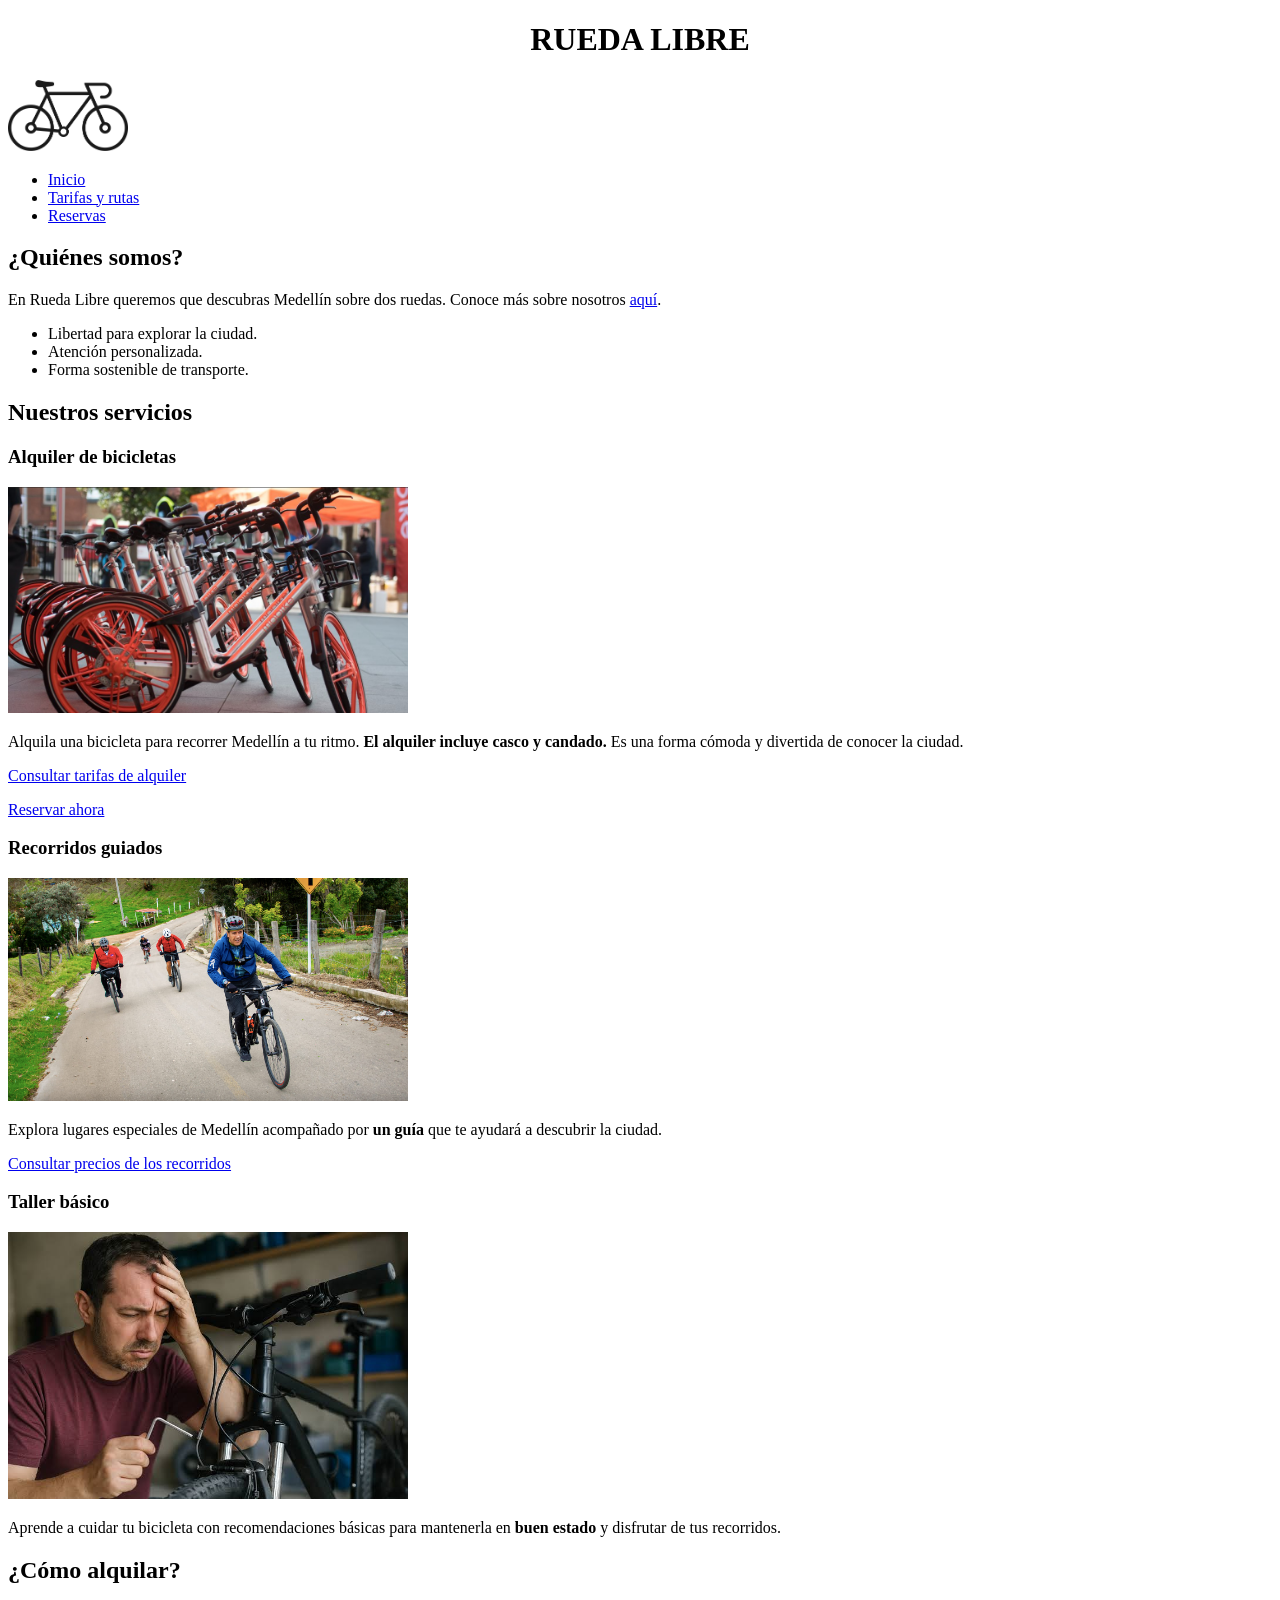
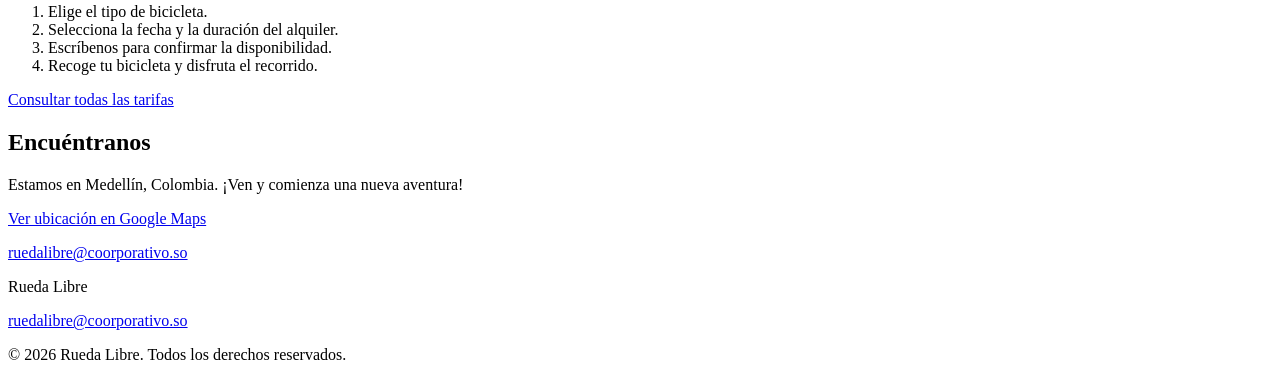
==== index.html @ 0307c9be "MiniReto_dia1" ====
<!DOCTYPE html>
<html lang="es">

<head>
    <meta charset="UTF-8">
    <meta name="viewport" content="width=device-width, initial-scale=1.0">

    <meta name="description" content="Alquiler de bicicletas, recorridos guiados y taller básico en Medellín.">

    <title>Rueda Libre | Alquiler de bicicletas en Medellín</title>
</head>

<body>
    <header>
        <center>
            <h1>RUEDA LIBRE</h1>
        </center>

        <img src="img/logo.png" alt="Logo de Rueda Libre" width="120">
    </header>

    <nav>
        <ul>
            <li><a href="index.html">Inicio</a></li>
            <li><a href="paginas/tarifas.html">Tarifas y rutas</a></li>
            <li><a href="paginas/reservas.html">Reservas</a></li>
        </ul>
    </nav>
    <main>

        <section id="quienes-somos">
            <h2>¿Quiénes somos?</h2>

            <p>
                En Rueda Libre queremos que descubras Medellín sobre dos ruedas.
                Conoce más sobre nosotros
                <a href="#aqui">aquí</a>.
            </p>

            <ul>
                <li>Libertad para explorar la ciudad.</li>
                <li>Atención personalizada.</li>
                <li>Forma sostenible de transporte.</li>
            </ul>
        </section>

        <section id="servicios">
            <h2>Nuestros servicios</h2>

            <article>
                <h3>Alquiler de bicicletas</h3>

                <img src="img/img1.png" alt="Bicicleta disponible para alquilar" width="400">

                <p>
                    Alquila una bicicleta para recorrer Medellín a tu ritmo.
                    <strong>El alquiler incluye casco y candado.</strong>
                    Es una forma cómoda y divertida de conocer la ciudad.
                </p>

                <p>
                    <a href="paginas/tarifas.html">
                        Consultar tarifas de alquiler
                    </a>
                </p>

                <p>
                    <a href="paginas/reservas.html">Reservar ahora</a>
                </p>
            </article>

            <article>
                <h3>Recorridos guiados</h3>

                <img src="img/img2.png" alt="Ruta para recorrer Medellín en bicicleta" width="400">

                <p>
                    Explora lugares especiales de Medellín acompañado por
                    <strong>un guía</strong> que te ayudará a descubrir la ciudad.
                </p>

                <p>
                    <a href="paginas/tarifas.html#recorridos">
                        Consultar precios de los recorridos
                    </a>
                </p>
            </article>

            <article>
                <h3>Taller básico</h3>

                <img src="img/img3.png" alt="Cuidado de tu bicicleta" width="400">

                <p>
                    Aprende a cuidar tu bicicleta con recomendaciones básicas
                    para mantenerla en <strong>buen estado</strong> y disfrutar
                    de tus recorridos.
                </p>
            </article>

        </section>

        <section id="como-alquilar">
            <h2>¿Cómo alquilar?</h2>

            <ol>
                <li>Elige el tipo de bicicleta.</li>
                <li>Selecciona la fecha y la duración del alquiler.</li>
                <li>Escríbenos para confirmar la disponibilidad.</li>
                <li>Recoge tu bicicleta y disfruta el recorrido.</li>
            </ol>

            <p>
                <a href="paginas/tarifas.html">
                    Consultar todas las tarifas
                </a>
            </p>
        </section>

        <section id="aqui">
            <h2>Encuéntranos</h2>

            <p>
                Estamos en Medellín, Colombia. ¡Ven y comienza una nueva aventura!
            </p>

            <p>
                <a href="https://maps.app.goo.gl/MTgv7HUEDnX6ExJ96">
                    Ver ubicación en Google Maps
                </a>
            </p>

            <p>
                <a href="mailto:ruedalibre@coorporativo.so">
                    ruedalibre@coorporativo.so
                </a>
            </p>
        </section>

    </main>

    <footer>
        <p>Rueda Libre</p>

        <p>
            <a href="mailto:ruedalibre@coorporativo.so">
                ruedalibre@coorporativo.so
            </a>
        </p>

        <p>&copy; 2026 Rueda Libre. Todos los derechos reservados.</p>
    </footer>

</body>

</html>
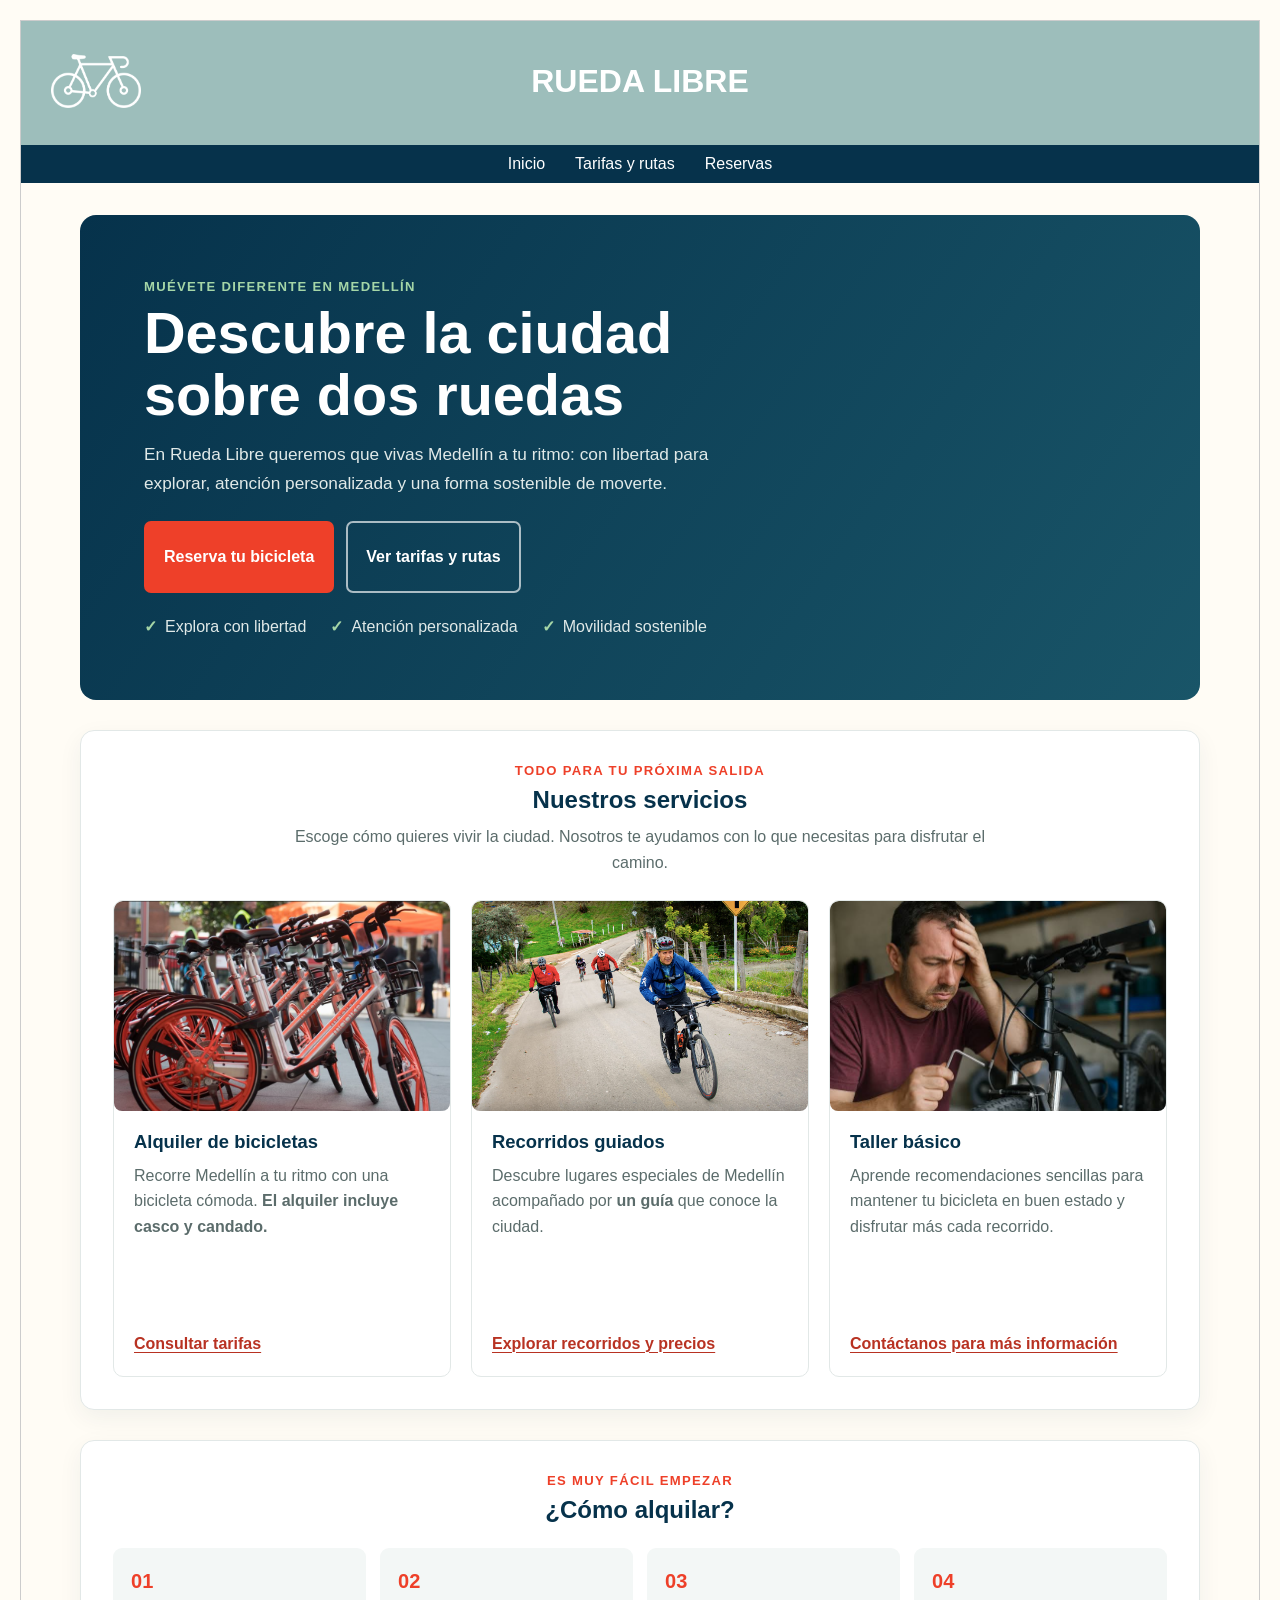
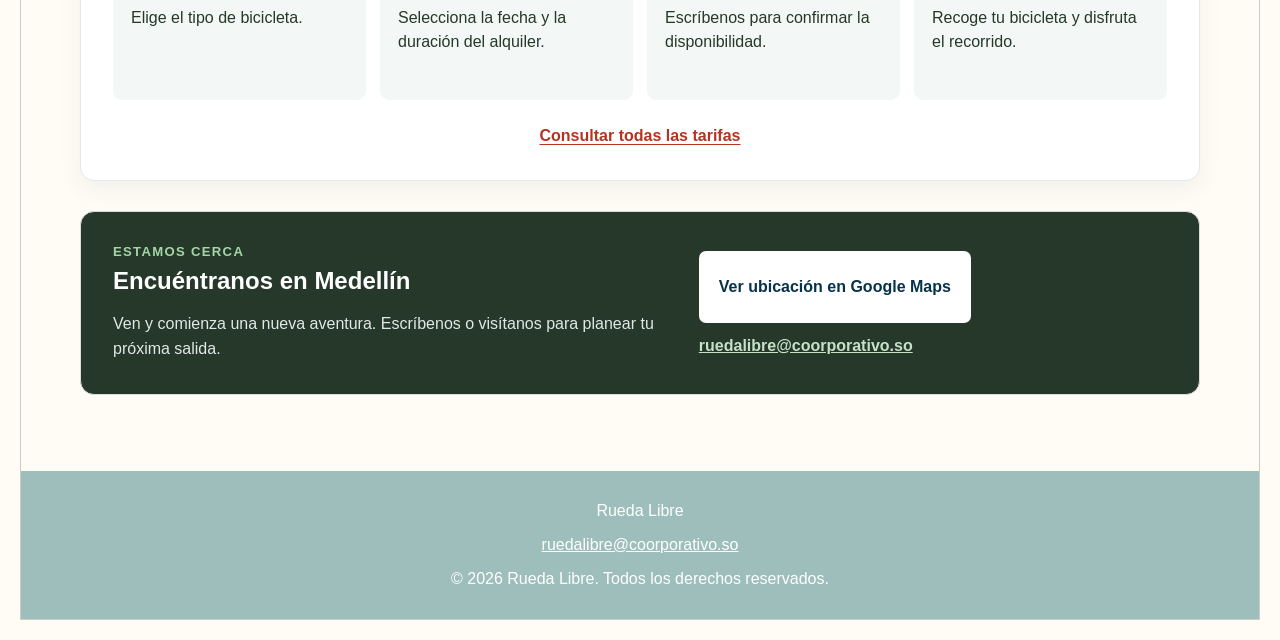
==== commit 334dd7d9: "rueda-libre_day3" ====
--- a/index.html
+++ b/index.html
@@ -8,15 +8,13 @@
     <meta name="description" content="Alquiler de bicicletas, recorridos guiados y taller básico en Medellín.">
 
     <title>Rueda Libre | Alquiler de bicicletas en Medellín</title>
+    <link rel="stylesheet" href="css/estilos.css">
 </head>
 
 <body>
-    <header>
-        <center>
-            <h1>RUEDA LIBRE</h1>
-        </center>
-
-        <img src="img/logo.png" alt="Logo de Rueda Libre" width="120">
+    <header class="head">
+        <img src="img/logo.png" alt="Logo de Rueda Libre" width="90">
+        <h1>RUEDA LIBRE</h1>
     </header>
 
     <nav>
@@ -26,117 +24,94 @@
             <li><a href="paginas/reservas.html">Reservas</a></li>
         </ul>
     </nav>
-    <main>
-
-        <section id="quienes-somos">
-            <h2>¿Quiénes somos?</h2>
-
-            <p>
-                En Rueda Libre queremos que descubras Medellín sobre dos ruedas.
-                Conoce más sobre nosotros
-                <a href="#aqui">aquí</a>.
-            </p>
-
-            <ul>
-                <li>Libertad para explorar la ciudad.</li>
-                <li>Atención personalizada.</li>
-                <li>Forma sostenible de transporte.</li>
-            </ul>
+    <main class="inicio-main">
+        <section class="inicio-hero" id="quienes-somos" aria-labelledby="inicio-titulo">
+            <div class="inicio-hero-content">
+                <p class="inicio-eyebrow">Muévete diferente en Medellín</p>
+                <h2 id="inicio-titulo">Descubre la ciudad sobre dos ruedas</h2>
+                <p>En Rueda Libre queremos que vivas Medellín a tu ritmo: con libertad para explorar, atención
+                    personalizada y una forma sostenible de moverte.</p>
+                <div class="inicio-actions">
+                    <a class="inicio-button inicio-button-primary" href="paginas/reservas.html">Reserva tu bicicleta</a>
+                    <a class="inicio-button inicio-button-secondary" href="paginas/tarifas.html">Ver tarifas y rutas</a>
+                </div>
+                <ul class="inicio-benefits">
+                    <li>Explora con libertad</li>
+                    <li>Atención personalizada</li>
+                    <li>Movilidad sostenible</li>
+                </ul>
+            </div>
         </section>
 
-        <section id="servicios">
-            <h2>Nuestros servicios</h2>
+        <section class="inicio-section" id="servicios" aria-labelledby="servicios-titulo">
+            <div class="inicio-section-heading">
+                <p class="inicio-eyebrow">Todo para tu próxima salida</p>
+                <h2 id="servicios-titulo">Nuestros servicios</h2>
+                <p>Escoge cómo quieres vivir la ciudad. Nosotros te ayudamos con lo que necesitas para disfrutar el
+                    camino.</p>
+            </div>
+            <div class="inicio-services">
+                <article class="inicio-service-card">
+                    <img src="img/img1.png" alt="Bicicleta disponible para alquilar" width="400" loading="lazy">
+                    <div class="inicio-service-content">
+                        <h3>Alquiler de bicicletas</h3>
+                        <p>Recorre Medellín a tu ritmo con una bicicleta cómoda. <strong>El alquiler incluye casco y
+                                candado.</strong></p>
+                        <a href="paginas/tarifas.html">Consultar tarifas</a>
+                    </div>
+                </article>
 
-            <article>
-                <h3>Alquiler de bicicletas</h3>
+                <article class="inicio-service-card">
+                    <img src="img/img2.png" alt="Ruta para recorrer Medellín en bicicleta" width="400" loading="lazy">
+                    <div class="inicio-service-content">
+                        <h3>Recorridos guiados</h3>
+                        <p>Descubre lugares especiales de Medellín acompañado por <strong>un guía</strong> que conoce la
+                            ciudad.</p>
+                        <a href="paginas/tarifas.html">Explorar recorridos y precios</a>
+                    </div>
+                </article>
 
-                <img src="img/img1.png" alt="Bicicleta disponible para alquilar" width="400">
-
-                <p>
-                    Alquila una bicicleta para recorrer Medellín a tu ritmo.
-                    <strong>El alquiler incluye casco y candado.</strong>
-                    Es una forma cómoda y divertida de conocer la ciudad.
-                </p>
-
-                <p>
-                    <a href="paginas/tarifas.html">
-                        Consultar tarifas de alquiler
-                    </a>
-                </p>
-
-                <p>
-                    <a href="paginas/reservas.html">Reservar ahora</a>
-                </p>
-            </article>
-
-            <article>
-                <h3>Recorridos guiados</h3>
-
-                <img src="img/img2.png" alt="Ruta para recorrer Medellín en bicicleta" width="400">
-
-                <p>
-                    Explora lugares especiales de Medellín acompañado por
-                    <strong>un guía</strong> que te ayudará a descubrir la ciudad.
-                </p>
-
-                <p>
-                    <a href="paginas/tarifas.html#recorridos">
-                        Consultar precios de los recorridos
-                    </a>
-                </p>
-            </article>
-
-            <article>
-                <h3>Taller básico</h3>
-
-                <img src="img/img3.png" alt="Cuidado de tu bicicleta" width="400">
-
-                <p>
-                    Aprende a cuidar tu bicicleta con recomendaciones básicas
-                    para mantenerla en <strong>buen estado</strong> y disfrutar
-                    de tus recorridos.
-                </p>
-            </article>
-
+                <article class="inicio-service-card">
+                    <img src="img/img3.png" alt="Cuidado y mantenimiento básico de una bicicleta" width="400"
+                        loading="lazy">
+                    <div class="inicio-service-content">
+                        <h3>Taller básico</h3>
+                        <p>Aprende recomendaciones sencillas para mantener tu bicicleta en buen estado y disfrutar más
+                            cada recorrido.</p>
+                        <a href="paginas/reservas.html">Contáctanos para más información</a>
+                    </div>
+                </article>
+            </div>
         </section>
 
-        <section id="como-alquilar">
-            <h2>¿Cómo alquilar?</h2>
-
-            <ol>
+        <section class="inicio-section inicio-howto" id="como-alquilar" aria-labelledby="como-alquilar-titulo">
+            <div class="inicio-section-heading">
+                <p class="inicio-eyebrow">Es muy fácil empezar</p>
+                <h2 id="como-alquilar-titulo">¿Cómo alquilar?</h2>
+            </div>
+            <ol class="inicio-steps">
                 <li>Elige el tipo de bicicleta.</li>
                 <li>Selecciona la fecha y la duración del alquiler.</li>
                 <li>Escríbenos para confirmar la disponibilidad.</li>
                 <li>Recoge tu bicicleta y disfruta el recorrido.</li>
             </ol>
-
-            <p>
-                <a href="paginas/tarifas.html">
-                    Consultar todas las tarifas
-                </a>
-            </p>
+            <a class="inicio-text-link" href="paginas/tarifas.html">Consultar todas las tarifas</a>
         </section>
 
-        <section id="aqui">
-            <h2>Encuéntranos</h2>
-
-            <p>
-                Estamos en Medellín, Colombia. ¡Ven y comienza una nueva aventura!
-            </p>
-
-            <p>
-                <a href="https://maps.app.goo.gl/MTgv7HUEDnX6ExJ96">
-                    Ver ubicación en Google Maps
-                </a>
-            </p>
-
-            <p>
-                <a href="mailto:ruedalibre@coorporativo.so">
+        <section class="inicio-contact" id="aqui" aria-labelledby="encuentranos-titulo">
+            <div>
+                <p class="inicio-eyebrow">Estamos cerca</p>
+                <h2 id="encuentranos-titulo">Encuéntranos en Medellín</h2>
+                <p>Ven y comienza una nueva aventura. Escríbenos o visítanos para planear tu próxima salida.</p>
+            </div>
+            <div class="inicio-contact-actions">
+                <a class="inicio-button inicio-button-light"
+                    href="https://maps.app.goo.gl/MTgv7HUEDnX6ExJ96">Ver ubicación en Google Maps</a>
+                <a class="inicio-contact-email" href="mailto:ruedalibre@coorporativo.so">
                     ruedalibre@coorporativo.so
                 </a>
-            </p>
+            </div>
         </section>
-
     </main>
 
     <footer>
@@ -153,4 +128,4 @@
 
 </body>
 
-</html>
+</html>
--- a/css/estilos.css
+++ b/css/estilos.css
@@ -0,0 +1,885 @@
+.head {
+    background-color: #9DBEBB;
+    color: white;
+    display: flex;
+    align-items: center;
+    justify-content: center;
+    padding: 15px 30px;
+    position: relative;
+    min-height: 90px;
+    border-bottom: 4px solid #9DBEBB;
+}
+
+.head a {
+    position: absolute;
+    left: 30px;
+    top: 50%;
+    transform: translateY(-50%);
+    line-height: 0;
+}
+
+.head > img {
+    position: absolute;
+    left: 30px;
+}
+
+.head img {
+    width: 90px;
+    height: auto;
+    filter: brightness(0) invert(1);
+}
+
+.head h1 {
+    margin: 0;
+}
+
+body {
+    font-family: Arial, sans-serif;
+    margin: 20px;
+    background-color: #fffcf5;
+    border: 1px solid #cccccc;
+    color: #333333;
+}
+
+nav {
+    background-color: #06324b;
+    padding: 10px;
+}
+
+nav ul {
+    list-style: none;
+    display: flex;
+    justify-content: center;
+    gap: 30px;
+    margin: 0;
+    padding: 0;
+}
+
+nav a {
+    color: white;
+    text-decoration: none;
+}
+
+nav a:hover {
+    color: #9DBEBB;
+}
+
+main {
+    padding: 20px;
+}
+
+section {
+    background-color: white;
+    padding: 20px;
+    margin-bottom: 20px;
+    border: 1px solid #dddddd;
+    border-radius: 8px;
+}
+
+h2 {
+    color: #ee4029;
+}
+
+h3 {
+    color: #5b6c6b;
+}
+
+a {
+    color: #ee4029;
+}
+
+a:hover {
+    color: #9DBEBB;
+}
+
+article img {
+    max-width: 100%;
+    height: auto;
+    border-radius: 8px;
+}
+
+footer {
+    background-color: #9DBEBB;
+    color: white;
+    text-align: center;
+    padding: 15px;
+}
+
+footer a {
+    color: #ffffff;
+}
+
+footer a:hover {
+    color: #06324b;
+}
+
+.reservas-main {
+    max-width: 1000px;
+    margin: 0 auto;
+    padding: 42px 24px 56px;
+}
+
+.reservas-heading {
+    max-width: 680px;
+    margin: 0 auto 28px;
+    text-align: center;
+}
+
+.reservas-heading h1 {
+    margin: 6px 0 12px;
+    color: #06324b;
+    font-size: clamp(2rem, 5vw, 3rem);
+}
+
+.reservas-heading > p:last-child {
+    margin: 0;
+    color: #5b6c6b;
+    line-height: 1.6;
+}
+
+.reservas-eyebrow {
+    margin: 0;
+    color: #ee4029;
+    font-size: 0.85rem;
+    font-weight: 700;
+    letter-spacing: 0.1em;
+    text-transform: uppercase;
+}
+
+.reserva-card,
+.reserva-info-card {
+    background: #fff;
+    border: 1px solid #e2e8e7;
+    border-radius: 14px;
+    box-shadow: 0 8px 24px rgb(6 50 75 / 8%);
+}
+
+.reserva-card {
+    max-width: 760px;
+    margin: 0 auto 24px;
+    padding: 30px;
+}
+
+.reserva-card h2,
+.reserva-info-card h2 {
+    margin: 0 0 8px;
+    color: #06324b;
+}
+
+.reserva-intro {
+    margin: 0 0 24px;
+    color: #5b6c6b;
+}
+
+.reserva-form fieldset {
+    min-width: 0;
+    margin: 0;
+    padding: 0;
+    border: 0;
+}
+
+.reserva-form legend {
+    margin-bottom: 16px;
+    color: #26382a;
+    font-size: 1.1rem;
+    font-weight: 700;
+}
+
+.reserva-fields {
+    display: grid;
+    grid-template-columns: repeat(2, minmax(0, 1fr));
+    gap: 18px;
+}
+
+.reserva-field {
+    display: flex;
+    flex-direction: column;
+    gap: 7px;
+}
+
+.reserva-field-full {
+    grid-column: 1 / -1;
+}
+
+.reserva-field label {
+    color: #26382a;
+    font-size: 0.95rem;
+    font-weight: 700;
+}
+
+.reserva-field label span {
+    color: #ee4029;
+}
+
+.reserva-field input,
+.reserva-field select,
+.reserva-field textarea {
+    box-sizing: border-box;
+    width: 100%;
+    min-height: 46px;
+    padding: 11px 12px;
+    border: 1px solid #bdccca;
+    border-radius: 7px;
+    background: #fff;
+    color: #26382a;
+    font: inherit;
+}
+
+.reserva-field textarea {
+    min-height: 110px;
+    resize: vertical;
+}
+
+.reserva-field input:focus,
+.reserva-field select:focus,
+.reserva-field textarea:focus {
+    border-color: #06324b;
+    outline: 3px solid rgb(157 190 187 / 45%);
+}
+
+.reserva-required {
+    margin: 16px 0;
+    color: #5b6c6b;
+    font-size: 0.9rem;
+}
+
+.reserva-form button {
+    min-height: 48px;
+    padding: 12px 22px;
+    border: 0;
+    border-radius: 7px;
+    background: #ee4029;
+    color: #fff;
+    cursor: pointer;
+    font: inherit;
+    font-weight: 700;
+    transition: background-color 0.2s ease, transform 0.2s ease;
+}
+
+.reserva-form button:hover {
+    background: #c93220;
+    transform: translateY(-1px);
+}
+
+.reserva-form button:focus-visible {
+    outline: 3px solid #06324b;
+    outline-offset: 3px;
+}
+
+.reservas-info {
+    display: grid;
+    grid-template-columns: repeat(2, minmax(0, 1fr));
+    gap: 24px;
+}
+
+.reserva-info-card {
+    padding: 24px;
+}
+
+.reserva-info-card dl {
+    display: grid;
+    gap: 16px;
+    margin: 18px 0 0;
+}
+
+.reserva-info-card dt {
+    color: #26382a;
+    font-weight: 700;
+}
+
+.reserva-info-card dd {
+    margin: 4px 0 0;
+    color: #5b6c6b;
+}
+
+.reserva-info-card p {
+    color: #5b6c6b;
+    line-height: 1.6;
+}
+
+.reserva-info-card a {
+    font-weight: 700;
+    overflow-wrap: anywhere;
+}
+
+@media (max-width: 600px) {
+    .reservas-main {
+        padding: 30px 16px 40px;
+    }
+
+    .reserva-card {
+        padding: 22px 18px;
+    }
+
+    .reserva-fields,
+    .reservas-info {
+        grid-template-columns: 1fr;
+    }
+
+    .reserva-field-full {
+        grid-column: auto;
+    }
+
+    .reserva-form button {
+        width: 100%;
+    }
+}
+
+.tarifas-main {
+    max-width: 1100px;
+    margin: 0 auto;
+    padding: 42px 24px 56px;
+}
+
+.tarifas-heading {
+    max-width: 700px;
+    margin: 0 auto 32px;
+    text-align: center;
+}
+
+.tarifas-heading h1 {
+    margin: 6px 0 12px;
+    color: #06324b;
+    font-size: clamp(2rem, 5vw, 3rem);
+}
+
+.tarifas-heading > p:last-child,
+.tarifas-section-heading > p {
+    color: #5b6c6b;
+    line-height: 1.6;
+}
+
+.tarifas-heading > p:last-child {
+    margin: 0;
+}
+
+.tarifas-eyebrow {
+    margin: 0;
+    color: #ee4029;
+    font-size: 0.82rem;
+    font-weight: 700;
+    letter-spacing: 0.1em;
+    text-transform: uppercase;
+}
+
+.tarifas-card {
+    margin-bottom: 24px;
+    padding: 28px;
+    border: 1px solid #e2e8e7;
+    border-radius: 14px;
+    background: #fff;
+    box-shadow: 0 8px 24px rgb(6 50 75 / 8%);
+}
+
+.tarifas-section-heading {
+    display: flex;
+    align-items: end;
+    justify-content: space-between;
+    gap: 20px;
+    margin-bottom: 18px;
+}
+
+.tarifas-section-heading h2,
+.tarifas-extra h2 {
+    margin: 6px 0 0;
+    color: #06324b;
+}
+
+.tarifas-section-heading > p {
+    margin: 0 0 3px;
+    text-align: right;
+}
+
+.tarifas-table-wrap {
+    overflow-x: auto;
+    border: 1px solid #e2e8e7;
+    border-radius: 9px;
+}
+
+.tarifas-table {
+    width: 100%;
+    border-collapse: collapse;
+    text-align: left;
+}
+
+.tarifas-table caption {
+    padding: 12px 14px;
+    background: #f3f7f6;
+    color: #5b6c6b;
+    font-size: 0.9rem;
+    text-align: left;
+}
+
+.tarifas-table th,
+.tarifas-table td {
+    padding: 14px 16px;
+    border-top: 1px solid #e2e8e7;
+    white-space: nowrap;
+}
+
+.tarifas-table thead th {
+    background: #06324b;
+    color: #fff;
+    font-size: 0.9rem;
+}
+
+.tarifas-table tbody th {
+    color: #26382a;
+    font-weight: 700;
+}
+
+.tarifas-table tbody tr:nth-child(even) {
+    background: #f8faf9;
+}
+
+.tarifas-price {
+    color: #06324b;
+    font-weight: 700;
+}
+
+.nivel-badge {
+    display: inline-block;
+    padding: 5px 10px;
+    border-radius: 999px;
+    font-size: 0.85rem;
+    font-weight: 700;
+}
+
+.nivel-facil {
+    background: #e4f3e8;
+    color: #27643a;
+}
+
+.nivel-medio {
+    background: #fff2d5;
+    color: #77520a;
+}
+
+.nivel-dificil {
+    background: #fde7e3;
+    color: #a93223;
+}
+
+.tarifas-extra {
+    display: grid;
+    grid-template-columns: 1fr 1fr;
+    gap: 24px;
+    padding: 28px;
+    border-radius: 14px;
+    background: #06324b;
+    color: #fff;
+}
+
+.tarifas-extra h2,
+.tarifas-que-llevar h3 {
+    color: #fff;
+}
+
+.tarifas-extra > div > p:last-child {
+    color: #e0e9e8;
+    line-height: 1.6;
+}
+
+.tarifas-extra .tarifas-eyebrow {
+    color: #a5d6a7;
+}
+
+.tarifas-que-llevar {
+    padding-left: 24px;
+    border-left: 1px solid rgb(255 255 255 / 25%);
+}
+
+.tarifas-que-llevar h3 {
+    margin-top: 0;
+}
+
+.tarifas-que-llevar ul {
+    display: grid;
+    grid-template-columns: repeat(2, minmax(0, 1fr));
+    gap: 10px 20px;
+    margin-bottom: 0;
+    padding-left: 20px;
+    color: #e0e9e8;
+}
+
+@media (max-width: 700px) {
+    .tarifas-main {
+        padding: 30px 16px 40px;
+    }
+
+    .tarifas-card,
+    .tarifas-extra {
+        padding: 22px 18px;
+    }
+
+    .tarifas-section-heading {
+        align-items: flex-start;
+        flex-direction: column;
+        gap: 8px;
+    }
+
+    .tarifas-section-heading > p {
+        text-align: left;
+    }
+
+    .tarifas-extra {
+        grid-template-columns: 1fr;
+        gap: 18px;
+    }
+
+    .tarifas-que-llevar {
+        padding: 18px 0 0;
+        border-top: 1px solid rgb(255 255 255 / 25%);
+        border-left: 0;
+    }
+}
+
+@media (max-width: 420px) {
+    .tarifas-que-llevar ul {
+        grid-template-columns: 1fr;
+    }
+}
+
+.inicio-main {
+    max-width: 1120px;
+    margin: 0 auto;
+    padding: 32px 24px 56px;
+}
+
+.inicio-hero {
+    display: flex;
+    align-items: center;
+    min-height: 350px;
+    padding: clamp(28px, 6vw, 64px);
+    border: 0;
+    border-radius: 16px;
+    background: linear-gradient(125deg, #06324b, #195568);
+    color: #fff;
+}
+
+.inicio-hero-content {
+    max-width: 720px;
+}
+
+.inicio-eyebrow {
+    margin: 0 0 8px;
+    color: #ee4029;
+    font-size: 0.82rem;
+    font-weight: 700;
+    letter-spacing: 0.1em;
+    text-transform: uppercase;
+}
+
+.inicio-hero .inicio-eyebrow {
+    color: #a5d6a7;
+}
+
+.inicio-hero h2 {
+    max-width: 650px;
+    margin: 0 0 14px;
+    color: #fff;
+    font-size: clamp(2.2rem, 6vw, 3.6rem);
+    line-height: 1.08;
+}
+
+.inicio-hero-content > p:not(.inicio-eyebrow) {
+    max-width: 620px;
+    margin: 0;
+    color: #e0e9e8;
+    font-size: 1.08rem;
+    line-height: 1.65;
+}
+
+.inicio-actions {
+    display: flex;
+    flex-wrap: wrap;
+    gap: 12px;
+    margin-top: 24px;
+}
+
+.inicio-button {
+    display: inline-flex;
+    min-height: 46px;
+    align-items: center;
+    justify-content: center;
+    padding: 11px 18px;
+    border: 2px solid transparent;
+    border-radius: 7px;
+    font-weight: 700;
+    text-align: center;
+    text-decoration: none;
+    transition: background-color 0.2s ease, color 0.2s ease, transform 0.2s ease;
+}
+
+.inicio-button:hover {
+    transform: translateY(-1px);
+}
+
+.inicio-button:focus-visible,
+.inicio-contact-email:focus-visible,
+.inicio-service-content a:focus-visible,
+.inicio-text-link:focus-visible {
+    outline: 3px solid #9dbebb;
+    outline-offset: 3px;
+}
+
+.inicio-button-primary {
+    background: #ee4029;
+    color: #fff;
+}
+
+.inicio-button-primary:hover {
+    background: #c93220;
+    color: #fff;
+}
+
+.inicio-button-secondary {
+    border-color: rgb(255 255 255 / 65%);
+    background: transparent;
+    color: #fff;
+}
+
+.inicio-button-secondary:hover {
+    background: #fff;
+    color: #06324b;
+}
+
+.inicio-benefits {
+    display: flex;
+    flex-wrap: wrap;
+    gap: 10px 24px;
+    margin: 24px 0 0;
+    padding: 0;
+    color: #e0e9e8;
+    list-style: none;
+}
+
+.inicio-benefits li::before {
+    margin-right: 8px;
+    color: #a5d6a7;
+    content: "✓";
+    font-weight: 700;
+}
+
+.inicio-section {
+    margin-top: 30px;
+    padding: 32px;
+    border: 1px solid #e2e8e7;
+    border-radius: 14px;
+    background: #fff;
+    box-shadow: 0 8px 24px rgb(6 50 75 / 6%);
+}
+
+.inicio-section-heading {
+    max-width: 700px;
+    margin: 0 auto 24px;
+    text-align: center;
+}
+
+.inicio-section-heading h2,
+.inicio-contact h2 {
+    margin: 4px 0 10px;
+    color: #06324b;
+}
+
+.inicio-section-heading > p:last-child {
+    margin: 0;
+    color: #5b6c6b;
+    line-height: 1.6;
+}
+
+.inicio-services {
+    display: grid;
+    grid-template-columns: repeat(3, minmax(0, 1fr));
+    gap: 20px;
+}
+
+.inicio-service-card {
+    overflow: hidden;
+    border: 1px solid #e2e8e7;
+    border-radius: 10px;
+    background: #fff;
+}
+
+.inicio-service-card img {
+    display: block;
+    width: 100%;
+    height: 210px;
+    object-fit: cover;
+}
+
+.inicio-service-content {
+    display: flex;
+    min-height: 225px;
+    flex-direction: column;
+    align-items: flex-start;
+    padding: 20px;
+}
+
+.inicio-service-content h3 {
+    margin: 0 0 10px;
+    color: #06324b;
+    font-size: 1.15rem;
+}
+
+.inicio-service-content p {
+    margin: 0 0 18px;
+    color: #5b6c6b;
+    line-height: 1.6;
+}
+
+.inicio-service-content a,
+.inicio-text-link {
+    margin-top: auto;
+    color: #b83222;
+    font-weight: 700;
+    line-height: 1.5;
+    text-decoration-thickness: 1px;
+    text-underline-offset: 3px;
+}
+
+.inicio-service-content a:hover,
+.inicio-text-link:hover {
+    color: #06324b;
+}
+
+.inicio-howto {
+    text-align: center;
+}
+
+.inicio-steps {
+    display: grid;
+    grid-template-columns: repeat(4, minmax(0, 1fr));
+    gap: 14px;
+    margin: 24px 0;
+    padding: 0;
+    counter-reset: pasos;
+    list-style: none;
+    text-align: left;
+}
+
+.inicio-steps li {
+    min-height: 116px;
+    padding: 18px;
+    border-radius: 9px;
+    background: #f3f7f6;
+    color: #26382a;
+    line-height: 1.5;
+    counter-increment: pasos;
+}
+
+.inicio-steps li::before {
+    display: block;
+    margin-bottom: 10px;
+    color: #ee4029;
+    content: "0" counter(pasos);
+    font-size: 1.25rem;
+    font-weight: 700;
+}
+
+.inicio-text-link {
+    display: inline-block;
+    margin-top: 0;
+}
+
+.inicio-contact {
+    display: grid;
+    grid-template-columns: 1.2fr 1fr;
+    align-items: center;
+    gap: 24px;
+    margin-top: 30px;
+    padding: 32px;
+    border-radius: 14px;
+    background: #26382a;
+    color: #fff;
+}
+
+.inicio-contact .inicio-eyebrow {
+    color: #a5d6a7;
+}
+
+.inicio-contact h2 {
+    color: #fff;
+}
+
+.inicio-contact > div:first-child > p:last-child {
+    margin-bottom: 0;
+    color: #e0e9e8;
+    line-height: 1.6;
+}
+
+.inicio-contact-actions {
+    display: flex;
+    flex-direction: column;
+    align-items: flex-start;
+    gap: 14px;
+}
+
+.inicio-button-light {
+    background: #fff;
+    color: #06324b;
+}
+
+.inicio-button-light:hover {
+    background: #e0e9e8;
+    color: #06324b;
+}
+
+.inicio-contact-email {
+    color: #c5e2c7;
+    font-weight: 700;
+    overflow-wrap: anywhere;
+}
+
+@media (max-width: 850px) {
+    .inicio-services {
+        grid-template-columns: repeat(2, minmax(0, 1fr));
+    }
+
+    .inicio-service-content {
+        min-height: 200px;
+    }
+
+    .inicio-steps {
+        grid-template-columns: repeat(2, minmax(0, 1fr));
+    }
+}
+
+@media (max-width: 600px) {
+    .inicio-main {
+        padding: 24px 16px 40px;
+    }
+
+    .inicio-hero {
+        min-height: 0;
+        padding: 28px 22px;
+    }
+
+    .inicio-benefits {
+        flex-direction: column;
+        gap: 8px;
+    }
+
+    .inicio-section,
+    .inicio-contact {
+        padding: 24px 18px;
+    }
+
+    .inicio-services,
+    .inicio-steps,
+    .inicio-contact {
+        grid-template-columns: 1fr;
+    }
+
+    .inicio-service-content {
+        min-height: 0;
+    }
+
+    .inicio-service-content a {
+        margin-top: 0;
+    }
+
+    .inicio-contact-actions {
+        align-items: stretch;
+    }
+}
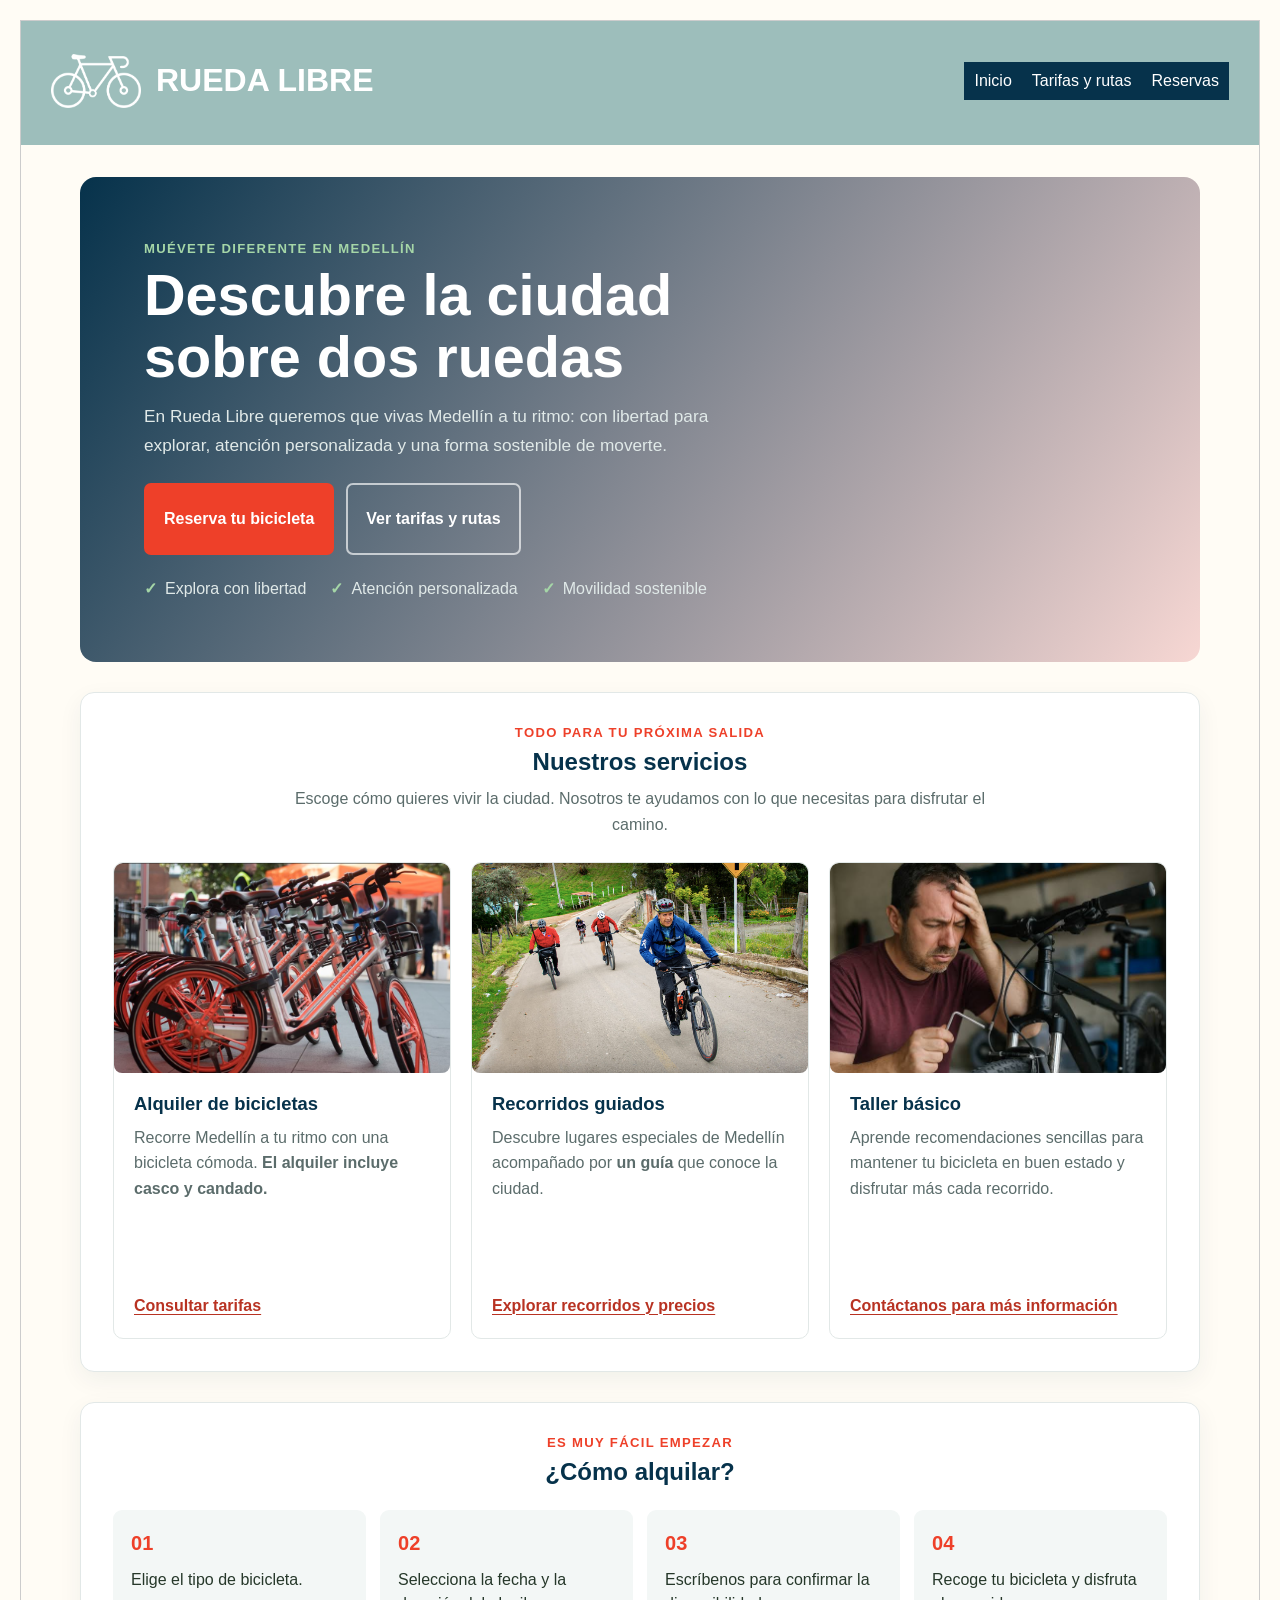
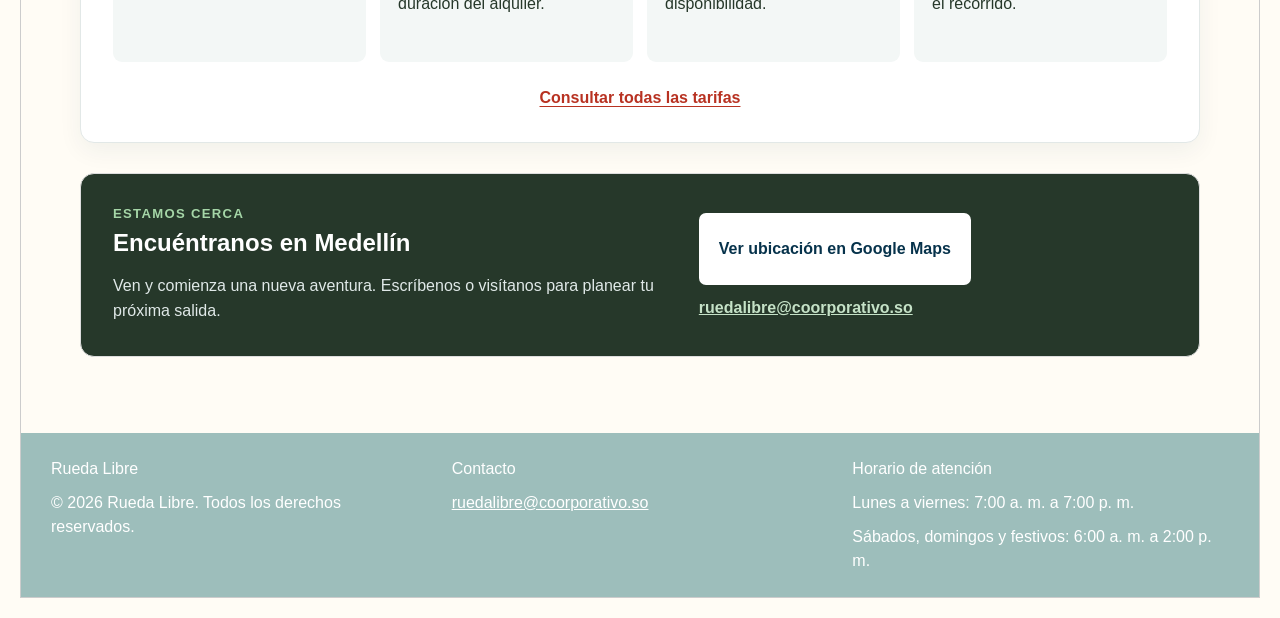
==== commit 6d925726: "Semana2_Day1" ====
--- a/index.html
+++ b/index.html
@@ -12,18 +12,22 @@
 </head>
 
 <body>
+
     <header class="head">
-        <img src="img/logo.png" alt="Logo de Rueda Libre" width="90">
-        <h1>RUEDA LIBRE</h1>
+        <div class="head-marca">
+            <img src="img/logo.png" alt="Logo de Rueda Libre" width="90">
+            <h1>RUEDA LIBRE</h1>
+        </div>
+
+        <nav>
+            <ul>
+                <li><a href="index.html">Inicio</a></li>
+                <li><a href="paginas/tarifas.html">Tarifas y rutas</a></li>
+                <li><a href="paginas/reservas.html">Reservas</a></li>
+            </ul>
+        </nav>
     </header>
 
-    <nav>
-        <ul>
-            <li><a href="index.html">Inicio</a></li>
-            <li><a href="paginas/tarifas.html">Tarifas y rutas</a></li>
-            <li><a href="paginas/reservas.html">Reservas</a></li>
-        </ul>
-    </nav>
     <main class="inicio-main">
         <section class="inicio-hero" id="quienes-somos" aria-labelledby="inicio-titulo">
             <div class="inicio-hero-content">
@@ -105,8 +109,8 @@
                 <p>Ven y comienza una nueva aventura. Escríbenos o visítanos para planear tu próxima salida.</p>
             </div>
             <div class="inicio-contact-actions">
-                <a class="inicio-button inicio-button-light"
-                    href="https://maps.app.goo.gl/MTgv7HUEDnX6ExJ96">Ver ubicación en Google Maps</a>
+                <a class="inicio-button inicio-button-light" href="https://maps.app.goo.gl/MTgv7HUEDnX6ExJ96">Ver
+                    ubicación en Google Maps</a>
                 <a class="inicio-contact-email" href="mailto:ruedalibre@coorporativo.so">
                     ruedalibre@coorporativo.so
                 </a>
@@ -114,17 +118,29 @@
         </section>
     </main>
 
+
     <footer>
-        <p>Rueda Libre</p>
+        <div class="footer-marca">
+            <p>Rueda Libre</p>
+            <p>&copy; 2026 Rueda Libre. Todos los derechos reservados.</p>
+        </div>
 
-        <p>
-            <a href="mailto:ruedalibre@coorporativo.so">
-                ruedalibre@coorporativo.so
-            </a>
-        </p>
+        <div class="footer-contacto">
+            <p>Contacto</p>
+            <p>
+                <a href="mailto:ruedalibre@coorporativo.so">
+                    ruedalibre@coorporativo.so
+                </a>
+            </p>
+        </div>
 
-        <p>&copy; 2026 Rueda Libre. Todos los derechos reservados.</p>
+        <div class="footer-horario">
+            <p>Horario de atención</p>
+            <p>Lunes a viernes: 7:00 a. m. a 7:00 p. m.</p>
+            <p>Sábados, domingos y festivos: 6:00 a. m. a 2:00 p. m.</p>
+        </div>
     </footer>
+
 
 </body>
 
--- a/css/estilos.css
+++ b/css/estilos.css
@@ -2,28 +2,28 @@
     background-color: #9DBEBB;
     color: white;
     display: flex;
+    flex-direction: row;
+    justify-content: space-between;
     align-items: center;
-    justify-content: center;
+    flex-wrap: wrap;
+    gap: 20px;
     padding: 15px 30px;
-    position: relative;
     min-height: 90px;
     border-bottom: 4px solid #9DBEBB;
 }
 
-.head a {
-    position: absolute;
-    left: 30px;
-    top: 50%;
-    transform: translateY(-50%);
+.head-marca {
+    display: flex;
+    align-items: center;
+    gap: 15px;
+}
+
+.head-marca a {
     line-height: 0;
 }
 
-.head > img {
-    position: absolute;
-    left: 30px;
-}
-
 .head img {
+    display: block;
     width: 90px;
     height: auto;
     filter: brightness(0) invert(1);
@@ -32,6 +32,7 @@
 .head h1 {
     margin: 0;
 }
+
 
 body {
     font-family: Arial, sans-serif;
@@ -44,13 +45,18 @@
 nav {
     background-color: #06324b;
     padding: 10px;
+    flex: 0 1 auto;
+    min-width: 0;
 }
 
 nav ul {
     list-style: none;
     display: flex;
+    flex-direction: row;
     justify-content: center;
-    gap: 30px;
+    align-items: center;
+    flex-wrap: wrap;
+    gap: 20px;
     margin: 0;
     padding: 0;
 }
@@ -101,12 +107,32 @@
 footer {
     background-color: #9DBEBB;
     color: white;
-    text-align: center;
-    padding: 15px;
+    display: flex;
+    flex-direction: row;
+    justify-content: space-between;
+    align-items: flex-start;
+    flex-wrap: wrap;
+    gap: 24px;
+    padding: 24px 30px;
+}
+
+footer > div {
+    flex: 1 1 200px;
+    min-width: 0;
+}
+
+footer p {
+    margin: 0 0 10px;
+    line-height: 1.5;
+}
+
+footer p:last-child {
+    margin-bottom: 0;
 }
 
 footer a {
-    color: #ffffff;
+    color: white;
+    overflow-wrap: anywhere;
 }
 
 footer a:hover {
@@ -178,6 +204,10 @@
     border: 0;
 }
 
+.reserva-form fieldset + fieldset {
+    margin-top: 24px;
+}
+
 .reserva-form legend {
     margin-bottom: 16px;
     color: #26382a;
@@ -211,7 +241,7 @@
     color: #ee4029;
 }
 
-.reserva-field input,
+.reserva-field input:not([type="checkbox"]),
 .reserva-field select,
 .reserva-field textarea {
     box-sizing: border-box;
@@ -230,11 +260,44 @@
     resize: vertical;
 }
 
+.reserva-field small {
+    color: #5b6c6b;
+    line-height: 1.4;
+}
+
 .reserva-field input:focus,
 .reserva-field select:focus,
 .reserva-field textarea:focus {
     border-color: #06324b;
     outline: 3px solid rgb(157 190 187 / 45%);
+}
+
+.reserva-consent {
+    display: flex;
+    align-items: flex-start;
+    gap: 10px;
+    margin-top: 24px;
+}
+
+.reserva-consent input {
+    width: 18px;
+    height: 18px;
+    margin: 2px 0 0;
+    accent-color: #06324b;
+}
+
+.reserva-consent input:focus-visible {
+    outline: 3px solid rgb(157 190 187 / 70%);
+    outline-offset: 3px;
+}
+
+.reserva-consent label {
+    color: #26382a;
+    line-height: 1.5;
+}
+
+.reserva-consent label span {
+    color: #ee4029;
 }
 
 .reserva-required {
@@ -553,8 +616,8 @@
     padding: clamp(28px, 6vw, 64px);
     border: 0;
     border-radius: 16px;
-    background: linear-gradient(125deg, #06324b, #195568);
-    color: #fff;
+    background: linear-gradient(125deg, #06324b, #f7d7d3);
+    color: #ffffff;
 }
 
 .inicio-hero-content {
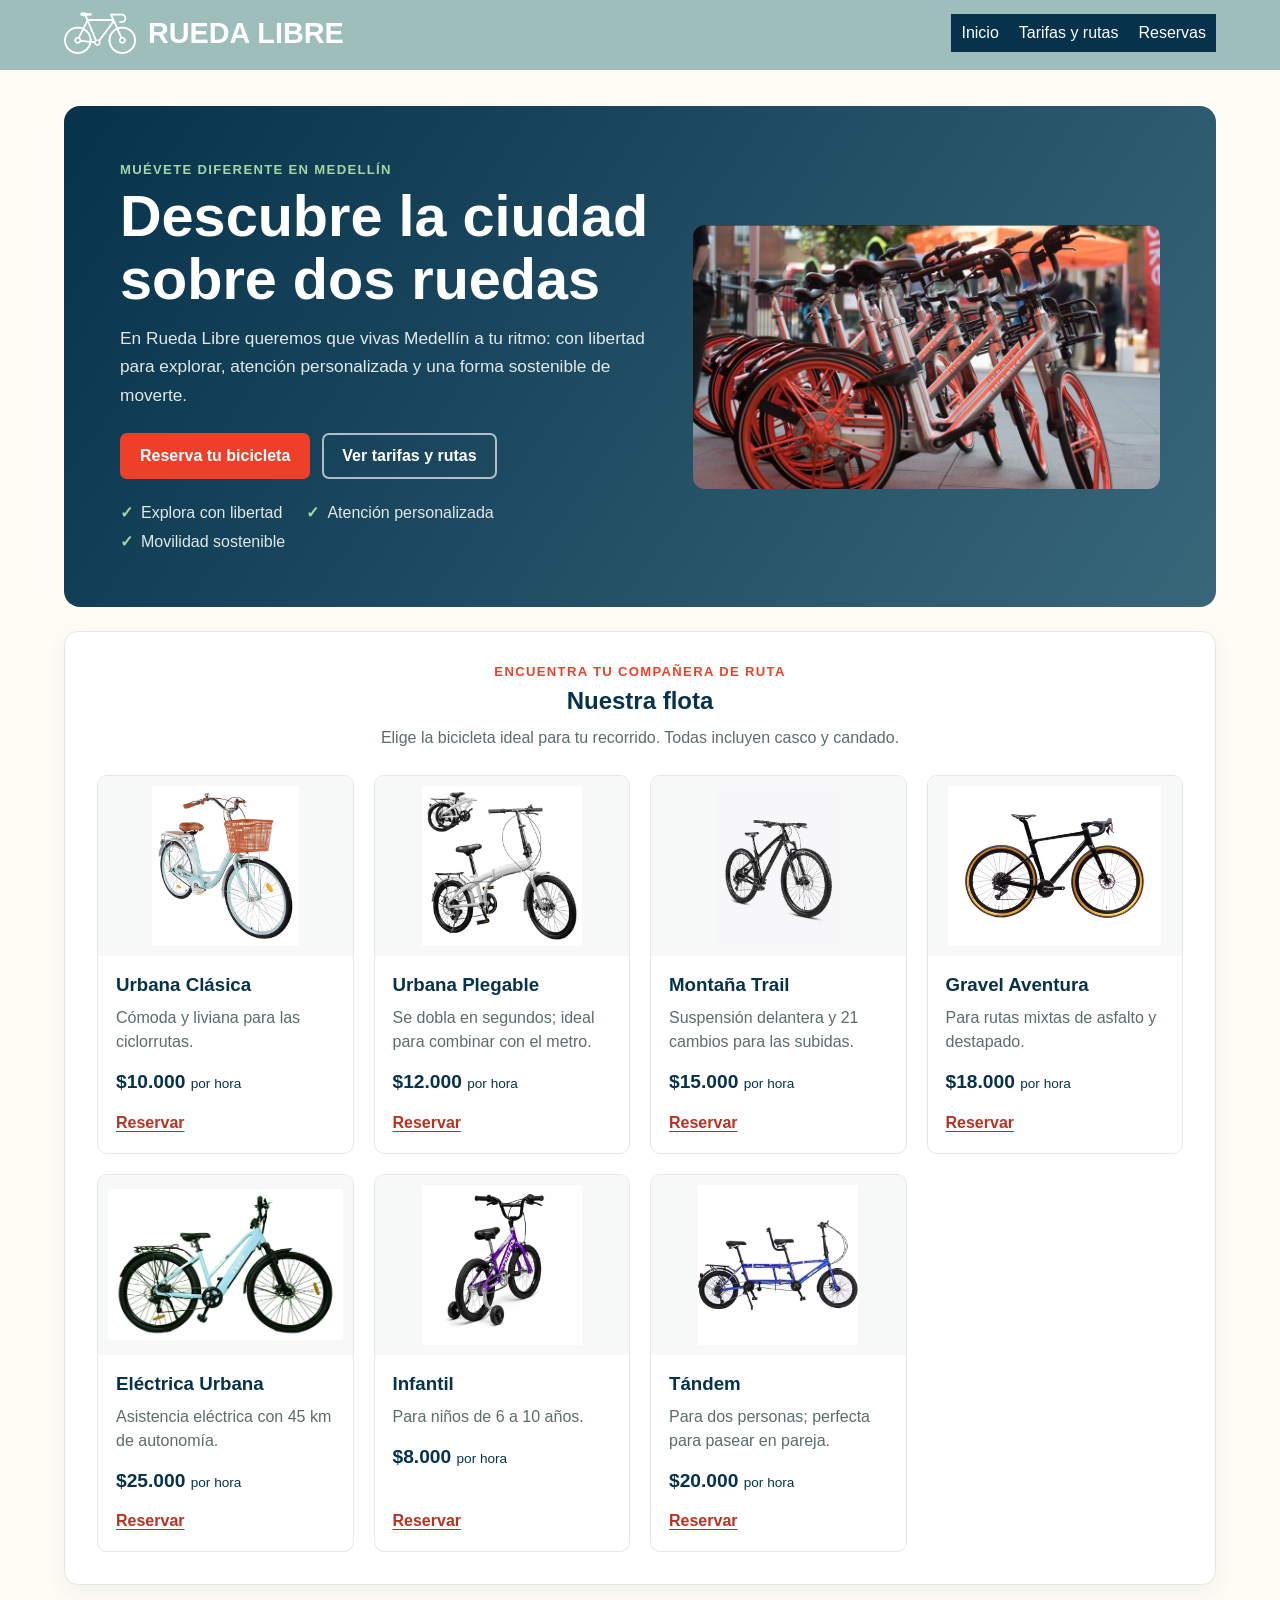
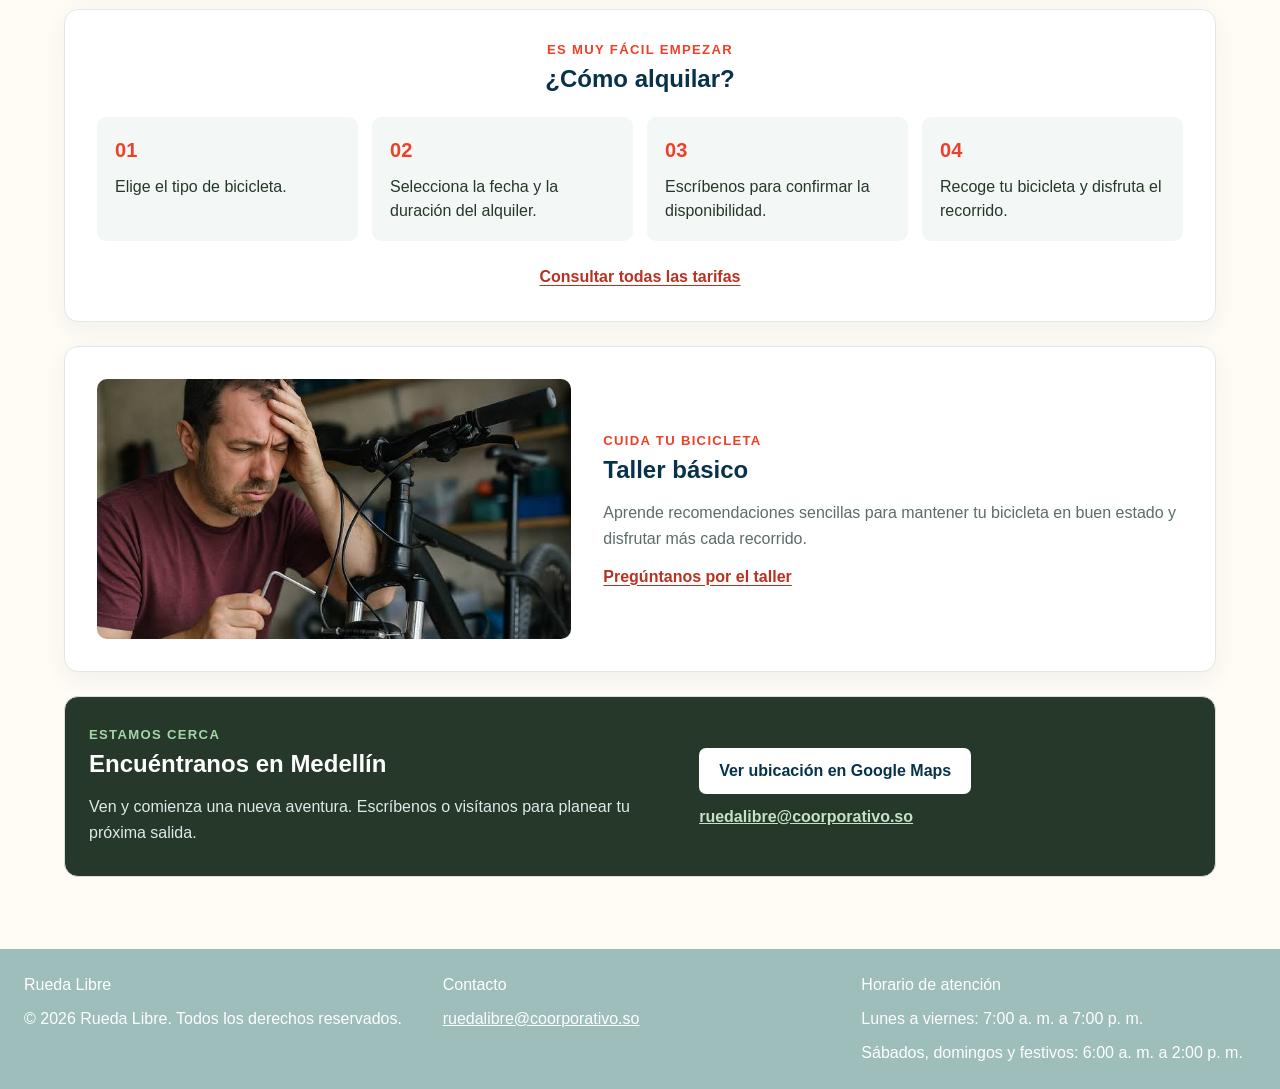
==== commit ab96b505: "cambios_dia1 semana2" ====
--- a/index.html
+++ b/index.html
@@ -45,44 +45,77 @@
                     <li>Movilidad sostenible</li>
                 </ul>
             </div>
+            <img class="inicio-hero-image" src="img/img1.png" alt="Bicicleta lista para recorrer Medellín">
         </section>
 
-        <section class="inicio-section" id="servicios" aria-labelledby="servicios-titulo">
+        <section class="inicio-section" id="flota" aria-labelledby="flota-titulo">
             <div class="inicio-section-heading">
-                <p class="inicio-eyebrow">Todo para tu próxima salida</p>
-                <h2 id="servicios-titulo">Nuestros servicios</h2>
-                <p>Escoge cómo quieres vivir la ciudad. Nosotros te ayudamos con lo que necesitas para disfrutar el
-                    camino.</p>
+                <p class="inicio-eyebrow">Encuentra tu compañera de ruta</p>
+                <h2 id="flota-titulo">Nuestra flota</h2>
+                <p>Elige la bicicleta ideal para tu recorrido. Todas incluyen casco y candado.</p>
             </div>
-            <div class="inicio-services">
-                <article class="inicio-service-card">
-                    <img src="img/img1.png" alt="Bicicleta disponible para alquilar" width="400" loading="lazy">
-                    <div class="inicio-service-content">
-                        <h3>Alquiler de bicicletas</h3>
-                        <p>Recorre Medellín a tu ritmo con una bicicleta cómoda. <strong>El alquiler incluye casco y
-                                candado.</strong></p>
-                        <a href="paginas/tarifas.html">Consultar tarifas</a>
+            <div class="flota-grid">
+                <article class="flota-card">
+                    <img src="img/img4.png" alt="Bicicletas disponibles para alquiler" loading="lazy">
+                    <div class="flota-card-content">
+                        <h3>Urbana Clásica</h3>
+                        <p>Cómoda y liviana para las ciclorrutas.</p>
+                        <p class="flota-precio">$10.000 <span>por hora</span></p>
+                        <a href="paginas/reservas.html">Reservar</a>
                     </div>
                 </article>
-
-                <article class="inicio-service-card">
-                    <img src="img/img2.png" alt="Ruta para recorrer Medellín en bicicleta" width="400" loading="lazy">
-                    <div class="inicio-service-content">
-                        <h3>Recorridos guiados</h3>
-                        <p>Descubre lugares especiales de Medellín acompañado por <strong>un guía</strong> que conoce la
-                            ciudad.</p>
-                        <a href="paginas/tarifas.html">Explorar recorridos y precios</a>
+                <article class="flota-card">
+                    <img src="img/img5.png" alt="Bicicletas disponibles para alquiler" loading="lazy">
+                    <div class="flota-card-content">
+                        <h3>Urbana Plegable</h3>
+                        <p>Se dobla en segundos; ideal para combinar con el metro.</p>
+                        <p class="flota-precio">$12.000 <span>por hora</span></p>
+                        <a href="paginas/reservas.html">Reservar</a>
                     </div>
                 </article>
-
-                <article class="inicio-service-card">
-                    <img src="img/img3.png" alt="Cuidado y mantenimiento básico de una bicicleta" width="400"
-                        loading="lazy">
-                    <div class="inicio-service-content">
-                        <h3>Taller básico</h3>
-                        <p>Aprende recomendaciones sencillas para mantener tu bicicleta en buen estado y disfrutar más
-                            cada recorrido.</p>
-                        <a href="paginas/reservas.html">Contáctanos para más información</a>
+                <article class="flota-card">
+                    <img src="img/img6.png" alt="Bicicletas recorriendo una ruta" loading="lazy">
+                    <div class="flota-card-content">
+                        <h3>Montaña Trail</h3>
+                        <p>Suspensión delantera y 21 cambios para las subidas.</p>
+                        <p class="flota-precio">$15.000 <span>por hora</span></p>
+                        <a href="paginas/reservas.html">Reservar</a>
+                    </div>
+                </article>
+                <article class="flota-card">
+                    <img src="img/img7.png" alt="Bicicletas recorriendo una ruta" loading="lazy">
+                    <div class="flota-card-content">
+                        <h3>Gravel Aventura</h3>
+                        <p>Para rutas mixtas de asfalto y destapado.</p>
+                        <p class="flota-precio">$18.000 <span>por hora</span></p>
+                        <a href="paginas/reservas.html">Reservar</a>
+                    </div>
+                </article>
+                <article class="flota-card">
+                    <img src="img/img8.png" alt="Bicicletas disponibles para alquiler" loading="lazy">
+                    <div class="flota-card-content">
+                        <h3>Eléctrica Urbana</h3>
+                        <p>Asistencia eléctrica con 45 km de autonomía.</p>
+                        <p class="flota-precio">$25.000 <span>por hora</span></p>
+                        <a href="paginas/reservas.html">Reservar</a>
+                    </div>
+                </article>
+                <article class="flota-card">
+                    <img src="img/img9.png" alt="Bicicletas disponibles para alquiler" loading="lazy">
+                    <div class="flota-card-content">
+                        <h3>Infantil</h3>
+                        <p>Para niños de 6 a 10 años.</p>
+                        <p class="flota-precio">$8.000 <span>por hora</span></p>
+                        <a href="paginas/reservas.html">Reservar</a>
+                    </div>
+                </article>
+                <article class="flota-card">
+                    <img src="img/img10.png" alt="Bicicletas disponibles para alquiler" loading="lazy">
+                    <div class="flota-card-content">
+                        <h3>Tándem</h3>
+                        <p>Para dos personas; perfecta para pasear en pareja.</p>
+                        <p class="flota-precio">$20.000 <span>por hora</span></p>
+                        <a href="paginas/reservas.html">Reservar</a>
                     </div>
                 </article>
             </div>
@@ -100,6 +133,17 @@
                 <li>Recoge tu bicicleta y disfruta el recorrido.</li>
             </ol>
             <a class="inicio-text-link" href="paginas/tarifas.html">Consultar todas las tarifas</a>
+        </section>
+
+        <section class="inicio-section taller-section" aria-labelledby="taller-titulo">
+            <img src="img/img3.png" alt="Mantenimiento básico de una bicicleta" loading="lazy">
+            <div class="taller-content">
+                <p class="inicio-eyebrow">Cuida tu bicicleta</p>
+                <h2 id="taller-titulo">Taller básico</h2>
+                <p>Aprende recomendaciones sencillas para mantener tu bicicleta en buen estado y disfrutar más cada
+                    recorrido.</p>
+                <a href="mailto:ruedalibre@coorporativo.so">Pregúntanos por el taller</a>
+            </div>
         </section>
 
         <section class="inicio-contact" id="aqui" aria-labelledby="encuentranos-titulo">
--- a/css/estilos.css
+++ b/css/estilos.css
@@ -1,21 +1,45 @@
+* {
+    box-sizing: border-box;
+}
+
+body {
+    margin: 0;
+    background-color: #fffcf5;
+    color: #333;
+    font-family: Arial, sans-serif;
+}
+
+img {
+    display: block;
+    max-width: 100%;
+    height: auto;
+}
+
+a {
+    color: #b83222;
+}
+
+a:hover {
+    color: #06324b;
+}
+
 .head {
-    background-color: #9DBEBB;
-    color: white;
     display: flex;
-    flex-direction: row;
-    justify-content: space-between;
+    flex-direction: column;
     align-items: center;
-    flex-wrap: wrap;
-    gap: 20px;
-    padding: 15px 30px;
-    min-height: 90px;
-    border-bottom: 4px solid #9DBEBB;
+    gap: 14px;
+    padding: 14px 16px;
+    border-bottom: 4px solid #9dbebb;
+    background: #9dbebb;
+    color: #fff;
+    text-align: center;
 }
 
 .head-marca {
     display: flex;
     align-items: center;
-    gap: 15px;
+    justify-content: center;
+    gap: 12px;
 }
 
 .head-marca a {
@@ -23,63 +47,52 @@
 }
 
 .head img {
-    display: block;
-    width: 90px;
-    height: auto;
+    width: 64px;
     filter: brightness(0) invert(1);
 }
 
 .head h1 {
     margin: 0;
-}
-
-
-body {
-    font-family: Arial, sans-serif;
-    margin: 20px;
-    background-color: #fffcf5;
-    border: 1px solid #cccccc;
-    color: #333333;
+    font-size: clamp(1.25rem, 5vw, 1.8rem);
 }
 
 nav {
-    background-color: #06324b;
+    width: 100%;
     padding: 10px;
-    flex: 0 1 auto;
-    min-width: 0;
+    background: #06324b;
 }
 
 nav ul {
-    list-style: none;
     display: flex;
-    flex-direction: row;
+    flex-wrap: wrap;
+    align-items: center;
     justify-content: center;
-    align-items: center;
-    flex-wrap: wrap;
-    gap: 20px;
+    gap: 8px 18px;
     margin: 0;
     padding: 0;
+    list-style: none;
 }
 
 nav a {
-    color: white;
+    color: #fff;
     text-decoration: none;
 }
 
-nav a:hover {
-    color: #9DBEBB;
+nav a:hover,
+nav a:focus-visible {
+    color: #a5d6a7;
 }
 
 main {
+    padding: 20px 16px;
+}
+
+section {
+    margin-bottom: 20px;
     padding: 20px;
-}
-
-section {
-    background-color: white;
-    padding: 20px;
-    margin-bottom: 20px;
-    border: 1px solid #dddddd;
+    border: 1px solid #ddd;
     border-radius: 8px;
+    background: #fff;
 }
 
 h2 {
@@ -90,34 +103,16 @@
     color: #5b6c6b;
 }
 
-a {
-    color: #ee4029;
-}
-
-a:hover {
-    color: #9DBEBB;
-}
-
-article img {
-    max-width: 100%;
-    height: auto;
-    border-radius: 8px;
-}
-
 footer {
-    background-color: #9DBEBB;
-    color: white;
     display: flex;
-    flex-direction: row;
-    justify-content: space-between;
-    align-items: flex-start;
-    flex-wrap: wrap;
-    gap: 24px;
-    padding: 24px 30px;
+    flex-direction: column;
+    gap: 18px;
+    padding: 24px 20px;
+    background: #9dbebb;
+    color: #fff;
 }
 
 footer > div {
-    flex: 1 1 200px;
     min-width: 0;
 }
 
@@ -131,7 +126,7 @@
 }
 
 footer a {
-    color: white;
+    color: #fff;
     overflow-wrap: anywhere;
 }
 
@@ -140,15 +135,20 @@
 }
 
 .reservas-main {
-    max-width: 1000px;
+    max-width: 1200px;
     margin: 0 auto;
-    padding: 42px 24px 56px;
+    padding: 30px 16px 40px;
+}
+
+.reservas-layout {
+    display: grid;
+    gap: 24px;
 }
 
 .reservas-heading {
-    max-width: 680px;
+    max-width: 760px;
     margin: 0 auto 28px;
-    text-align: center;
+    text-align: left;
 }
 
 .reservas-heading h1 {
@@ -163,10 +163,12 @@
     line-height: 1.6;
 }
 
-.reservas-eyebrow {
-    margin: 0;
+.reservas-eyebrow,
+.tarifas-eyebrow,
+.inicio-eyebrow {
+    margin: 0 0 8px;
     color: #ee4029;
-    font-size: 0.85rem;
+    font-size: 0.82rem;
     font-weight: 700;
     letter-spacing: 0.1em;
     text-transform: uppercase;
@@ -174,16 +176,21 @@
 
 .reserva-card,
 .reserva-info-card {
-    background: #fff;
+    margin: 0;
     border: 1px solid #e2e8e7;
     border-radius: 14px;
+    background: #fff;
     box-shadow: 0 8px 24px rgb(6 50 75 / 8%);
 }
 
 .reserva-card {
-    max-width: 760px;
-    margin: 0 auto 24px;
-    padding: 30px;
+    padding: 22px 18px;
+}
+
+.reserva-card-heading {
+    margin-bottom: 24px;
+    padding-bottom: 18px;
+    border-bottom: 1px solid #e2e8e7;
 }
 
 .reserva-card h2,
@@ -192,8 +199,12 @@
     color: #06324b;
 }
 
+.reserva-card-heading .reservas-eyebrow {
+    margin-bottom: 6px;
+}
+
 .reserva-intro {
-    margin: 0 0 24px;
+    margin: 0;
     color: #5b6c6b;
 }
 
@@ -217,12 +228,13 @@
 
 .reserva-fields {
     display: grid;
-    grid-template-columns: repeat(2, minmax(0, 1fr));
+    grid-template-columns: minmax(0, 1fr);
     gap: 18px;
 }
 
 .reserva-field {
     display: flex;
+    min-width: 0;
     flex-direction: column;
     gap: 7px;
 }
@@ -237,14 +249,14 @@
     font-weight: 700;
 }
 
-.reserva-field label span {
+.reserva-field label span,
+.reserva-consent label span {
     color: #ee4029;
 }
 
 .reserva-field input:not([type="checkbox"]),
 .reserva-field select,
 .reserva-field textarea {
-    box-sizing: border-box;
     width: 100%;
     min-height: 46px;
     padding: 11px 12px;
@@ -282,6 +294,7 @@
 .reserva-consent input {
     width: 18px;
     height: 18px;
+    flex: 0 0 auto;
     margin: 2px 0 0;
     accent-color: #06324b;
 }
@@ -296,17 +309,8 @@
     line-height: 1.5;
 }
 
-.reserva-consent label span {
-    color: #ee4029;
-}
-
-.reserva-required {
-    margin: 16px 0;
-    color: #5b6c6b;
-    font-size: 0.9rem;
-}
-
 .reserva-form button {
+    width: 100%;
     min-height: 48px;
     padding: 12px 22px;
     border: 0;
@@ -316,12 +320,10 @@
     cursor: pointer;
     font: inherit;
     font-weight: 700;
-    transition: background-color 0.2s ease, transform 0.2s ease;
 }
 
 .reserva-form button:hover {
     background: #c93220;
-    transform: translateY(-1px);
 }
 
 .reserva-form button:focus-visible {
@@ -331,12 +333,12 @@
 
 .reservas-info {
     display: grid;
-    grid-template-columns: repeat(2, minmax(0, 1fr));
-    gap: 24px;
+    grid-template-columns: minmax(0, 1fr);
+    gap: 18px;
 }
 
 .reserva-info-card {
-    padding: 24px;
+    padding: 22px;
 }
 
 .reserva-info-card dl {
@@ -365,38 +367,23 @@
     overflow-wrap: anywhere;
 }
 
-@media (max-width: 600px) {
-    .reservas-main {
-        padding: 30px 16px 40px;
-    }
-
-    .reserva-card {
-        padding: 22px 18px;
-    }
-
-    .reserva-fields,
-    .reservas-info {
-        grid-template-columns: 1fr;
-    }
-
-    .reserva-field-full {
-        grid-column: auto;
-    }
-
-    .reserva-form button {
-        width: 100%;
-    }
+.reserva-checklist {
+    display: grid;
+    gap: 12px;
+    margin: 16px 0;
+    padding-left: 20px;
+    color: #5b6c6b;
+    line-height: 1.5;
 }
 
 .tarifas-main {
-    max-width: 1100px;
+    max-width: 1160px;
     margin: 0 auto;
-    padding: 42px 24px 56px;
+    padding: 30px 16px 40px;
 }
 
 .tarifas-heading {
-    max-width: 700px;
-    margin: 0 auto 32px;
+    margin: 0 auto 28px;
     text-align: center;
 }
 
@@ -416,18 +403,9 @@
     margin: 0;
 }
 
-.tarifas-eyebrow {
-    margin: 0;
-    color: #ee4029;
-    font-size: 0.82rem;
-    font-weight: 700;
-    letter-spacing: 0.1em;
-    text-transform: uppercase;
-}
-
 .tarifas-card {
     margin-bottom: 24px;
-    padding: 28px;
+    padding: 20px 14px;
     border: 1px solid #e2e8e7;
     border-radius: 14px;
     background: #fff;
@@ -436,9 +414,8 @@
 
 .tarifas-section-heading {
     display: flex;
-    align-items: end;
-    justify-content: space-between;
-    gap: 20px;
+    flex-direction: column;
+    gap: 8px;
     margin-bottom: 18px;
 }
 
@@ -448,36 +425,113 @@
     color: #06324b;
 }
 
+.taller-section {
+    display: grid;
+    grid-template-columns: minmax(0, 1fr);
+    align-items: center;
+    gap: 20px;
+}
+
+.taller-section > img {
+    width: 100%;
+    max-height: 260px;
+    border-radius: 10px;
+    object-fit: cover;
+}
+
+.taller-content h2 {
+    margin: 4px 0 10px;
+    color: #06324b;
+}
+
+.taller-content > p:not(.inicio-eyebrow) {
+    color: #5b6c6b;
+    line-height: 1.6;
+}
+
+.taller-content a {
+    color: #b83222;
+    font-weight: 700;
+    text-underline-offset: 3px;
+}
+
+.taller-content a:hover {
+    color: #06324b;
+}
+
 .tarifas-section-heading > p {
-    margin: 0 0 3px;
-    text-align: right;
+    margin: 0;
 }
 
 .tarifas-table-wrap {
-    overflow-x: auto;
-    border: 1px solid #e2e8e7;
-    border-radius: 9px;
+    overflow: visible;
 }
 
 .tarifas-table {
+    display: block;
     width: 100%;
     border-collapse: collapse;
     text-align: left;
 }
 
 .tarifas-table caption {
-    padding: 12px 14px;
+    padding: 12px 10px;
+    border-radius: 8px 8px 0 0;
     background: #f3f7f6;
     color: #5b6c6b;
-    font-size: 0.9rem;
+    font-size: 0.85rem;
     text-align: left;
+}
+
+.tarifas-table thead {
+    position: absolute;
+    width: 1px;
+    height: 1px;
+    overflow: hidden;
+    clip: rect(0, 0, 0, 0);
+    white-space: nowrap;
+    clip-path: inset(50%);
+}
+
+.tarifas-table tbody {
+    display: grid;
+    gap: 12px;
+    padding-top: 12px;
+}
+
+.tarifas-table tbody tr {
+    display: grid;
+    padding: 8px 10px;
+    border: 1px solid #e2e8e7;
+    border-radius: 8px;
+    background: #fff;
 }
 
 .tarifas-table th,
 .tarifas-table td {
-    padding: 14px 16px;
+    display: grid;
+    grid-template-columns: minmax(0, 1fr) auto;
+    gap: 12px;
+    padding: 7px 0;
     border-top: 1px solid #e2e8e7;
-    white-space: nowrap;
+    font-size: 0.88rem;
+    text-align: right;
+}
+
+.tarifas-table tbody th {
+    display: block;
+    padding: 4px 0 8px;
+    border-top: 0;
+    color: #26382a;
+    font-size: 0.98rem;
+    text-align: left;
+}
+
+.tarifas-table td::before {
+    color: #5b6c6b;
+    content: attr(data-label);
+    font-weight: 400;
+    text-align: left;
 }
 
 .tarifas-table thead th {
@@ -486,15 +540,6 @@
     font-size: 0.9rem;
 }
 
-.tarifas-table tbody th {
-    color: #26382a;
-    font-weight: 700;
-}
-
-.tarifas-table tbody tr:nth-child(even) {
-    background: #f8faf9;
-}
-
 .tarifas-price {
     color: #06324b;
     font-weight: 700;
@@ -502,9 +547,9 @@
 
 .nivel-badge {
     display: inline-block;
-    padding: 5px 10px;
+    padding: 4px 8px;
     border-radius: 999px;
-    font-size: 0.85rem;
+    font-size: 0.8rem;
     font-weight: 700;
 }
 
@@ -525,9 +570,9 @@
 
 .tarifas-extra {
     display: grid;
-    grid-template-columns: 1fr 1fr;
-    gap: 24px;
-    padding: 28px;
+    grid-template-columns: minmax(0, 1fr);
+    gap: 18px;
+    padding: 22px 18px;
     border-radius: 14px;
     background: #06324b;
     color: #fff;
@@ -548,8 +593,8 @@
 }
 
 .tarifas-que-llevar {
-    padding-left: 24px;
-    border-left: 1px solid rgb(255 255 255 / 25%);
+    padding-top: 18px;
+    border-top: 1px solid rgb(255 255 255 / 25%);
 }
 
 .tarifas-que-llevar h3 {
@@ -558,79 +603,34 @@
 
 .tarifas-que-llevar ul {
     display: grid;
-    grid-template-columns: repeat(2, minmax(0, 1fr));
-    gap: 10px 20px;
+    grid-template-columns: minmax(0, 1fr);
+    gap: 10px;
     margin-bottom: 0;
     padding-left: 20px;
     color: #e0e9e8;
 }
 
-@media (max-width: 700px) {
-    .tarifas-main {
-        padding: 30px 16px 40px;
-    }
-
-    .tarifas-card,
-    .tarifas-extra {
-        padding: 22px 18px;
-    }
-
-    .tarifas-section-heading {
-        align-items: flex-start;
-        flex-direction: column;
-        gap: 8px;
-    }
-
-    .tarifas-section-heading > p {
-        text-align: left;
-    }
-
-    .tarifas-extra {
-        grid-template-columns: 1fr;
-        gap: 18px;
-    }
-
-    .tarifas-que-llevar {
-        padding: 18px 0 0;
-        border-top: 1px solid rgb(255 255 255 / 25%);
-        border-left: 0;
-    }
-}
-
-@media (max-width: 420px) {
-    .tarifas-que-llevar ul {
-        grid-template-columns: 1fr;
-    }
-}
-
 .inicio-main {
-    max-width: 1120px;
+    max-width: 1200px;
     margin: 0 auto;
-    padding: 32px 24px 56px;
+    padding: 24px 16px 40px;
 }
 
 .inicio-hero {
-    display: flex;
+    display: grid;
+    grid-template-columns: minmax(0, 1fr);
     align-items: center;
-    min-height: 350px;
-    padding: clamp(28px, 6vw, 64px);
+    gap: 24px;
+    min-height: 0;
+    padding: 28px 22px;
     border: 0;
     border-radius: 16px;
-    background: linear-gradient(125deg, #06324b, #f7d7d3);
-    color: #ffffff;
+    background: linear-gradient(125deg, #06324b, #39677a);
+    color: #fff;
 }
 
 .inicio-hero-content {
     max-width: 720px;
-}
-
-.inicio-eyebrow {
-    margin: 0 0 8px;
-    color: #ee4029;
-    font-size: 0.82rem;
-    font-weight: 700;
-    letter-spacing: 0.1em;
-    text-transform: uppercase;
 }
 
 .inicio-hero .inicio-eyebrow {
@@ -651,6 +651,13 @@
     color: #e0e9e8;
     font-size: 1.08rem;
     line-height: 1.65;
+}
+
+.inicio-hero-image {
+    width: 100%;
+    max-height: 320px;
+    border-radius: 12px;
+    object-fit: cover;
 }
 
 .inicio-actions {
@@ -671,17 +678,13 @@
     font-weight: 700;
     text-align: center;
     text-decoration: none;
-    transition: background-color 0.2s ease, color 0.2s ease, transform 0.2s ease;
-}
-
-.inicio-button:hover {
-    transform: translateY(-1px);
 }
 
 .inicio-button:focus-visible,
 .inicio-contact-email:focus-visible,
-.inicio-service-content a:focus-visible,
-.inicio-text-link:focus-visible {
+.inicio-text-link:focus-visible,
+.flota-card a:focus-visible,
+.taller-content a:focus-visible {
     outline: 3px solid #9dbebb;
     outline-offset: 3px;
 }
@@ -709,8 +712,8 @@
 
 .inicio-benefits {
     display: flex;
-    flex-wrap: wrap;
-    gap: 10px 24px;
+    flex-direction: column;
+    gap: 8px;
     margin: 24px 0 0;
     padding: 0;
     color: #e0e9e8;
@@ -725,8 +728,9 @@
 }
 
 .inicio-section {
-    margin-top: 30px;
-    padding: 32px;
+    margin-top: 24px;
+    margin-bottom: 0;
+    padding: 24px 18px;
     border: 1px solid #e2e8e7;
     border-radius: 14px;
     background: #fff;
@@ -734,7 +738,6 @@
 }
 
 .inicio-section-heading {
-    max-width: 700px;
     margin: 0 auto 24px;
     text-align: center;
 }
@@ -751,47 +754,121 @@
     line-height: 1.6;
 }
 
-.inicio-services {
-    display: grid;
-    grid-template-columns: repeat(3, minmax(0, 1fr));
+.flota-grid {
+    display: grid;
+    grid-template-columns: repeat(auto-fit, minmax(230px, 1fr));
     gap: 20px;
 }
 
-.inicio-service-card {
+.flota-card {
+    display: flex;
+    min-width: 0;
+    flex-direction: column;
     overflow: hidden;
     border: 1px solid #e2e8e7;
     border-radius: 10px;
     background: #fff;
-}
-
-.inicio-service-card img {
-    display: block;
+    transition: transform 0.2s ease, box-shadow 0.2s ease, border-color 0.2s ease;
+}
+
+.flota-card > img {
+    width: 100%;
+    height: 180px;
+    padding: 10px;
+    background: #f7f9f8;
+    object-fit: contain;
+    transition: transform 0.25s ease;
+}
+
+.flota-card:hover,
+.flota-card:focus-within,
+.ruta-card:hover,
+.ruta-card:focus-within {
+    transform: translateY(-4px);
+    border-color: #9dbebb;
+    box-shadow: 0 14px 30px rgb(6 50 75 / 16%);
+}
+
+.flota-card:hover > img,
+.flota-card:focus-within > img,
+.ruta-card:hover img,
+.ruta-card:focus-within img {
+    transform: scale(1.035);
+}
+
+.flota-card-content {
+    display: flex;
+    flex: 1;
+    flex-direction: column;
+    align-items: flex-start;
+    padding: 18px;
+}
+
+.flota-card h3 {
+    margin: 0 0 10px;
+    color: #06324b;
+}
+
+.flota-card p {
+    margin: 0 0 14px;
+    color: #5b6c6b;
+    line-height: 1.5;
+}
+
+.flota-card .flota-precio {
+    color: #06324b;
+    font-size: 1.2rem;
+    font-weight: 700;
+}
+
+.flota-precio span {
+    font-size: 0.85rem;
+    font-weight: 400;
+}
+
+.flota-card a {
+    margin-top: auto;
+    color: #b83222;
+    font-weight: 700;
+    line-height: 1.5;
+    text-underline-offset: 3px;
+}
+
+.tarifas-rutas-grid {
+    display: grid;
+    grid-template-columns: minmax(0, 1fr);
+    gap: 20px;
+}
+
+.ruta-card {
+    overflow: hidden;
+    border: 1px solid #e2e8e7;
+    border-radius: 10px;
+    background: #fff;
+    transition: transform 0.2s ease, box-shadow 0.2s ease, border-color 0.2s ease;
+}
+
+.ruta-card img {
     width: 100%;
     height: 210px;
     object-fit: cover;
-}
-
-.inicio-service-content {
-    display: flex;
-    min-height: 225px;
-    flex-direction: column;
-    align-items: flex-start;
-    padding: 20px;
-}
-
-.inicio-service-content h3 {
-    margin: 0 0 10px;
-    color: #06324b;
-    font-size: 1.15rem;
-}
-
-.inicio-service-content p {
-    margin: 0 0 18px;
-    color: #5b6c6b;
-    line-height: 1.6;
-}
-
-.inicio-service-content a,
+    transition: transform 0.25s ease;
+}
+
+.ruta-card > div {
+    padding: 18px;
+}
+
+.ruta-card h3 {
+    margin: 0 0 8px;
+    color: #06324b;
+}
+
+.ruta-card p {
+    margin: 0 0 12px;
+    color: #5b6c6b;
+}
+
 .inicio-text-link {
     margin-top: auto;
     color: #b83222;
@@ -801,9 +878,37 @@
     text-underline-offset: 3px;
 }
 
-.inicio-service-content a:hover,
-.inicio-text-link:hover {
-    color: #06324b;
+.ruta-card a {
+    color: #b83222;
+    font-weight: 700;
+    text-underline-offset: 3px;
+}
+
+.ruta-card a:hover {
+    color: #06324b;
+}
+
+@media (prefers-reduced-motion: reduce) {
+    .flota-card,
+    .flota-card > img,
+    .ruta-card,
+    .ruta-card img {
+        transition: none;
+    }
+
+    .flota-card:hover,
+    .flota-card:focus-within,
+    .ruta-card:hover,
+    .ruta-card:focus-within {
+        transform: none;
+    }
+
+    .flota-card:hover > img,
+    .flota-card:focus-within > img,
+    .ruta-card:hover img,
+    .ruta-card:focus-within img {
+        transform: none;
+    }
 }
 
 .inicio-howto {
@@ -812,7 +917,7 @@
 
 .inicio-steps {
     display: grid;
-    grid-template-columns: repeat(4, minmax(0, 1fr));
+    grid-template-columns: minmax(0, 1fr);
     gap: 14px;
     margin: 24px 0;
     padding: 0;
@@ -822,7 +927,7 @@
 }
 
 .inicio-steps li {
-    min-height: 116px;
+    min-height: 0;
     padding: 18px;
     border-radius: 9px;
     background: #f3f7f6;
@@ -847,11 +952,11 @@
 
 .inicio-contact {
     display: grid;
-    grid-template-columns: 1.2fr 1fr;
+    grid-template-columns: minmax(0, 1fr);
     align-items: center;
-    gap: 24px;
-    margin-top: 30px;
-    padding: 32px;
+    gap: 20px;
+    margin-top: 24px;
+    padding: 24px 18px;
     border-radius: 14px;
     background: #26382a;
     color: #fff;
@@ -874,7 +979,7 @@
 .inicio-contact-actions {
     display: flex;
     flex-direction: column;
-    align-items: flex-start;
+    align-items: stretch;
     gap: 14px;
 }
 
@@ -894,55 +999,241 @@
     overflow-wrap: anywhere;
 }
 
-@media (max-width: 850px) {
-    .inicio-services {
+@media (min-width: 768px) {
+    .head {
+        flex-direction: row;
+        justify-content: space-between;
+        padding: 12px 24px;
+        text-align: left;
+    }
+
+    .head img {
+        width: 72px;
+    }
+
+    nav {
+        width: auto;
+        flex: 0 1 auto;
+    }
+
+    nav ul {
+        gap: 12px 20px;
+    }
+
+    main {
+        padding: 28px 24px;
+    }
+
+    footer {
+        flex-direction: row;
+        justify-content: space-between;
+        gap: 24px;
+        padding: 24px;
+    }
+
+    footer > div {
+        flex: 1 1 0;
+    }
+
+    .reserva-card,
+    .reserva-info-card {
+        padding: 28px;
+    }
+
+    .reserva-fields {
         grid-template-columns: repeat(2, minmax(0, 1fr));
     }
 
-    .inicio-service-content {
-        min-height: 200px;
+    .reserva-field-full {
+        grid-column: 1 / -1;
+    }
+
+    .reserva-form button {
+        width: auto;
+    }
+
+    .tarifas-main {
+        padding: 40px 24px 52px;
+    }
+
+    .tarifas-card {
+        padding: 28px;
+    }
+
+    .tarifas-section-heading {
+        flex-direction: row;
+        align-items: end;
+        justify-content: space-between;
+        gap: 20px;
+    }
+
+    .tarifas-section-heading > p {
+        text-align: right;
+    }
+
+    .tarifas-table-wrap {
+        overflow-x: auto;
+        border: 1px solid #e2e8e7;
+        border-radius: 9px;
+    }
+
+    .tarifas-table {
+        display: table;
+    }
+
+    .tarifas-table caption {
+        padding: 12px 14px;
+        font-size: 0.9rem;
+    }
+
+    .tarifas-table thead {
+        position: static;
+        width: auto;
+        height: auto;
+        overflow: visible;
+        clip: auto;
+        white-space: normal;
+        clip-path: none;
+    }
+
+    .tarifas-table tbody {
+        display: table-row-group;
+        padding: 0;
+    }
+
+    .tarifas-table tbody tr {
+        display: table-row;
+        padding: 0;
+        border: 0;
+        border-radius: 0;
+    }
+
+    .tarifas-table th,
+    .tarifas-table td {
+        display: table-cell;
+        padding: 14px 12px;
+        border-top: 1px solid #e2e8e7;
+        font-size: 0.9rem;
+        text-align: left;
+        white-space: nowrap;
+    }
+
+    .tarifas-table td::before {
+        content: none;
+    }
+
+    .tarifas-table tbody th {
+        padding: 14px 12px;
+        border-top: 1px solid #e2e8e7;
+        font-size: 0.9rem;
+    }
+
+    .tarifas-extra {
+        grid-template-columns: 1fr 1fr;
+        gap: 24px;
+        padding: 28px;
+    }
+
+    .tarifas-que-llevar {
+        padding-top: 0;
+        padding-left: 24px;
+        border-top: 0;
+        border-left: 1px solid rgb(255 255 255 / 25%);
+    }
+
+    .tarifas-que-llevar ul {
+        grid-template-columns: repeat(2, minmax(0, 1fr));
+        gap: 10px 20px;
+    }
+
+    .inicio-main {
+        padding: 32px 24px 52px;
+    }
+
+    .inicio-hero {
+        grid-template-columns: minmax(0, 1.2fr) minmax(0, 0.8fr);
+        min-height: 350px;
+        padding: 40px;
+    }
+
+    .inicio-hero-image {
+        max-height: 360px;
+    }
+
+    .inicio-benefits {
+        flex-direction: row;
+        flex-wrap: wrap;
+        gap: 10px 24px;
+    }
+
+    .inicio-section {
+        padding: 30px 24px;
+    }
+
+    .taller-section {
+        grid-template-columns: minmax(0, 0.9fr) minmax(0, 1.1fr);
+    }
+
+    .tarifas-rutas-grid {
+        grid-template-columns: repeat(2, minmax(0, 1fr));
     }
 
     .inicio-steps {
         grid-template-columns: repeat(2, minmax(0, 1fr));
     }
-}
-
-@media (max-width: 600px) {
+
+    .inicio-contact {
+        grid-template-columns: 1.2fr 1fr;
+        padding: 30px 24px;
+    }
+
+    .inicio-contact-actions {
+        align-items: flex-start;
+    }
+}
+
+@media (min-width: 1200px) {
+    .head {
+        padding-right: max(24px, calc((100% - 1152px) / 2));
+        padding-left: max(24px, calc((100% - 1152px) / 2));
+    }
+
+    .reservas-main {
+        padding: 42px 24px 56px;
+    }
+
+    .reservas-layout {
+        grid-template-columns: minmax(0, 2fr) minmax(0, 1fr);
+        align-items: start;
+        gap: 24px;
+    }
+
+    .reservas-info {
+        grid-template-columns: minmax(0, 1fr);
+    }
+
     .inicio-main {
-        padding: 24px 16px 40px;
+        padding-top: 36px;
     }
 
     .inicio-hero {
-        min-height: 0;
-        padding: 28px 22px;
-    }
-
-    .inicio-benefits {
-        flex-direction: column;
-        gap: 8px;
-    }
-
-    .inicio-section,
-    .inicio-contact {
-        padding: 24px 18px;
-    }
-
-    .inicio-services,
-    .inicio-steps,
-    .inicio-contact {
-        grid-template-columns: 1fr;
-    }
-
-    .inicio-service-content {
-        min-height: 0;
-    }
-
-    .inicio-service-content a {
-        margin-top: 0;
-    }
-
-    .inicio-contact-actions {
-        align-items: stretch;
-    }
-}
+        grid-template-columns: minmax(0, 1fr) minmax(0, 0.85fr);
+        padding: 56px;
+    }
+
+    .inicio-section {
+        padding: 32px;
+    }
+
+    .taller-section {
+        gap: 32px;
+    }
+
+    .tarifas-rutas-grid {
+        grid-template-columns: repeat(3, minmax(0, 1fr));
+    }
+
+    .inicio-steps {
+        grid-template-columns: repeat(4, minmax(0, 1fr));
+    }
+}
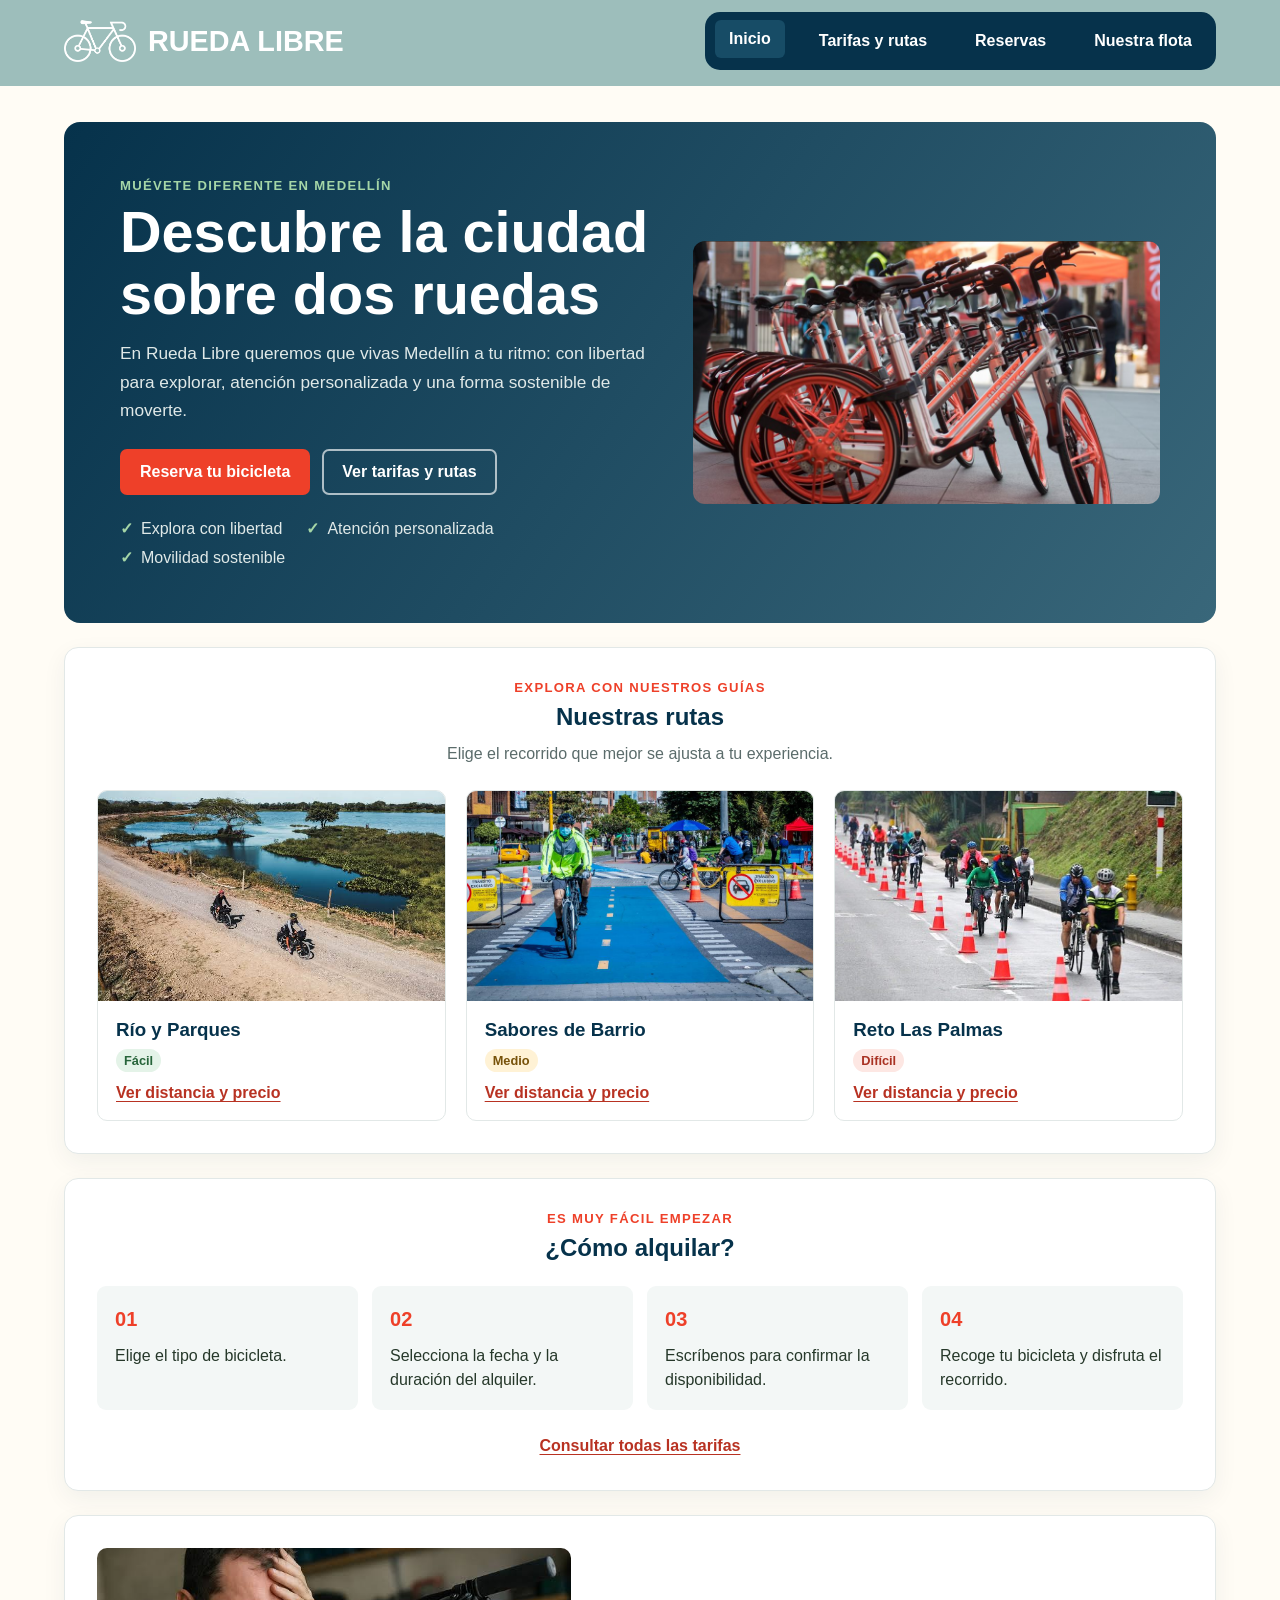
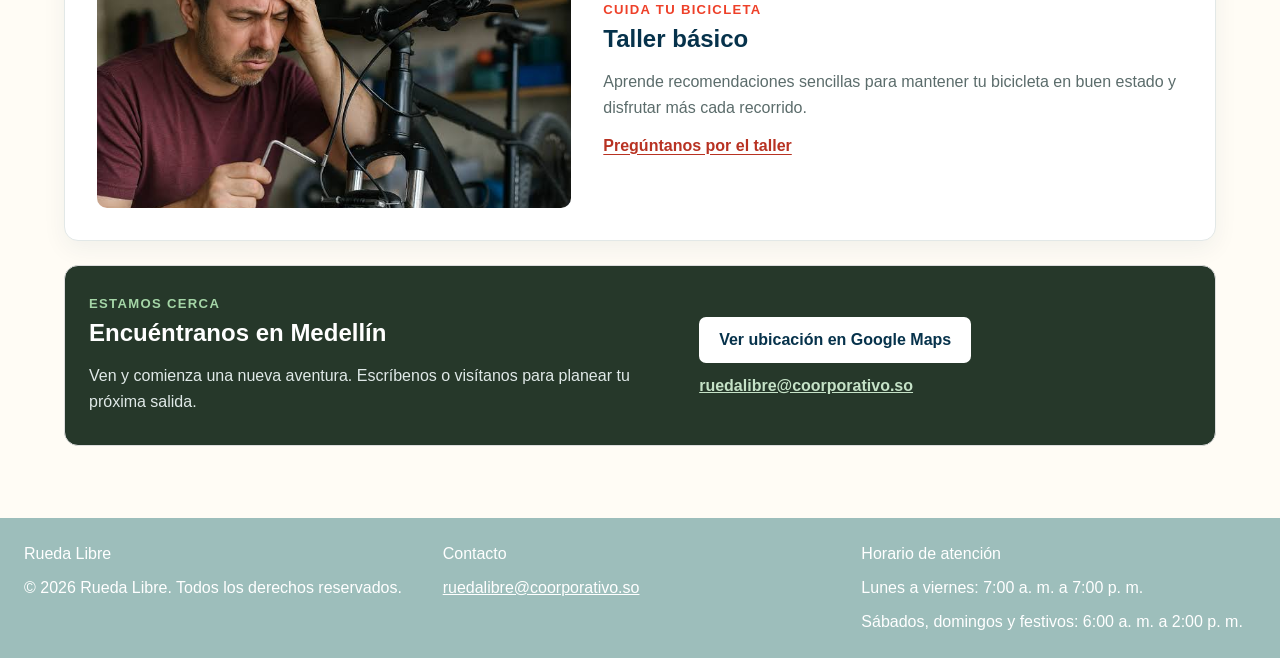
==== commit 8e7b6cf3: "cambios dia2 semana3" ====
--- a/index.html
+++ b/index.html
@@ -8,6 +8,7 @@
     <meta name="description" content="Alquiler de bicicletas, recorridos guiados y taller básico en Medellín.">
 
     <title>Rueda Libre | Alquiler de bicicletas en Medellín</title>
+    <link rel="icon" type="image/png" href="img/icon.png">
     <link rel="stylesheet" href="css/estilos.css">
 </head>
 
@@ -21,9 +22,10 @@
 
         <nav>
             <ul>
-                <li><a href="index.html">Inicio</a></li>
+                <li><a href="index.html" aria-current="page">Inicio</a></li>
                 <li><a href="paginas/tarifas.html">Tarifas y rutas</a></li>
                 <li><a href="paginas/reservas.html">Reservas</a></li>
+                <li><a href="paginas/nuestra-flota.html">Nuestra flota</a></li>
             </ul>
         </nav>
     </header>
@@ -48,74 +50,37 @@
             <img class="inicio-hero-image" src="img/img1.png" alt="Bicicleta lista para recorrer Medellín">
         </section>
 
-        <section class="inicio-section" id="flota" aria-labelledby="flota-titulo">
+        <section class="inicio-section tarifas-rutas" aria-labelledby="rutas-titulo">
             <div class="inicio-section-heading">
-                <p class="inicio-eyebrow">Encuentra tu compañera de ruta</p>
-                <h2 id="flota-titulo">Nuestra flota</h2>
-                <p>Elige la bicicleta ideal para tu recorrido. Todas incluyen casco y candado.</p>
+                <p class="inicio-eyebrow">Explora con nuestros guías</p>
+                <h2 id="rutas-titulo">Nuestras rutas</h2>
+                <p>Elige el recorrido que mejor se ajusta a tu experiencia.</p>
             </div>
-            <div class="flota-grid">
-                <article class="flota-card">
-                    <img src="img/img4.png" alt="Bicicletas disponibles para alquiler" loading="lazy">
-                    <div class="flota-card-content">
-                        <h3>Urbana Clásica</h3>
-                        <p>Cómoda y liviana para las ciclorrutas.</p>
-                        <p class="flota-precio">$10.000 <span>por hora</span></p>
-                        <a href="paginas/reservas.html">Reservar</a>
+            <div class="tarifas-rutas-grid">
+                <article class="ruta-card">
+                    <img src="img/img11.png" alt="Ciclista por una ciclorruta urbana con carril segregado"
+                        loading="lazy">
+                    <div>
+                        <h3>Río y Parques</h3>
+                        <p><span class="nivel-badge nivel-facil">Fácil</span></p>
+                        <a href="paginas/tarifas.html#rio-parques">Ver distancia y precio</a>
                     </div>
                 </article>
-                <article class="flota-card">
-                    <img src="img/img5.png" alt="Bicicletas disponibles para alquiler" loading="lazy">
-                    <div class="flota-card-content">
-                        <h3>Urbana Plegable</h3>
-                        <p>Se dobla en segundos; ideal para combinar con el metro.</p>
-                        <p class="flota-precio">$12.000 <span>por hora</span></p>
-                        <a href="paginas/reservas.html">Reservar</a>
+                <article class="ruta-card">
+                    <img src="img/img12.png" alt="Ciclistas en una ruta rural junto al agua" loading="lazy">
+                    <div>
+                        <h3>Sabores de Barrio</h3>
+                        <p><span class="nivel-badge nivel-medio">Medio</span></p>
+                        <a href="paginas/tarifas.html#sabores-barrio">Ver distancia y precio</a>
                     </div>
                 </article>
-                <article class="flota-card">
-                    <img src="img/img6.png" alt="Bicicletas recorriendo una ruta" loading="lazy">
-                    <div class="flota-card-content">
-                        <h3>Montaña Trail</h3>
-                        <p>Suspensión delantera y 21 cambios para las subidas.</p>
-                        <p class="flota-precio">$15.000 <span>por hora</span></p>
-                        <a href="paginas/reservas.html">Reservar</a>
-                    </div>
-                </article>
-                <article class="flota-card">
-                    <img src="img/img7.png" alt="Bicicletas recorriendo una ruta" loading="lazy">
-                    <div class="flota-card-content">
-                        <h3>Gravel Aventura</h3>
-                        <p>Para rutas mixtas de asfalto y destapado.</p>
-                        <p class="flota-precio">$18.000 <span>por hora</span></p>
-                        <a href="paginas/reservas.html">Reservar</a>
-                    </div>
-                </article>
-                <article class="flota-card">
-                    <img src="img/img8.png" alt="Bicicletas disponibles para alquiler" loading="lazy">
-                    <div class="flota-card-content">
-                        <h3>Eléctrica Urbana</h3>
-                        <p>Asistencia eléctrica con 45 km de autonomía.</p>
-                        <p class="flota-precio">$25.000 <span>por hora</span></p>
-                        <a href="paginas/reservas.html">Reservar</a>
-                    </div>
-                </article>
-                <article class="flota-card">
-                    <img src="img/img9.png" alt="Bicicletas disponibles para alquiler" loading="lazy">
-                    <div class="flota-card-content">
-                        <h3>Infantil</h3>
-                        <p>Para niños de 6 a 10 años.</p>
-                        <p class="flota-precio">$8.000 <span>por hora</span></p>
-                        <a href="paginas/reservas.html">Reservar</a>
-                    </div>
-                </article>
-                <article class="flota-card">
-                    <img src="img/img10.png" alt="Bicicletas disponibles para alquiler" loading="lazy">
-                    <div class="flota-card-content">
-                        <h3>Tándem</h3>
-                        <p>Para dos personas; perfecta para pasear en pareja.</p>
-                        <p class="flota-precio">$20.000 <span>por hora</span></p>
-                        <a href="paginas/reservas.html">Reservar</a>
+                <article class="ruta-card">
+                    <img src="img/img13.png" alt="Grupo de ciclistas subiendo una carretera de montaña"
+                        loading="lazy">
+                    <div>
+                        <h3>Reto Las Palmas</h3>
+                        <p><span class="nivel-badge nivel-dificil">Difícil</span></p>
+                        <a href="paginas/tarifas.html#reto-palmas">Ver distancia y precio</a>
                     </div>
                 </article>
             </div>
--- a/css/estilos.css
+++ b/css/estilos.css
@@ -60,6 +60,7 @@
     width: 100%;
     padding: 10px;
     background: #06324b;
+    border-radius: 15px;
 }
 
 nav ul {
@@ -67,20 +68,33 @@
     flex-wrap: wrap;
     align-items: center;
     justify-content: center;
-    gap: 8px 18px;
+    gap: 8px;
     margin: 0;
     padding: 0;
     list-style: none;
 }
 
 nav a {
-    color: #fff;
+    display: block;
+    padding: 10px 14px;
+    border-radius: 6px;
+    color: #fff;
+    font-weight: 700;
     text-decoration: none;
+    transition: color 0.2s ease, background-color 0.2s ease, transform 0.2s ease;
 }
 
 nav a:hover,
+nav a[aria-current="page"],
 nav a:focus-visible {
-    color: #a5d6a7;
+    transform: translateY(-2px);
+    background-color: #174c66;
+    color: #fff;
+}
+
+nav a:focus-visible {
+    outline: 2px solid #a5d6a7;
+    outline-offset: 2px;
 }
 
 main {
@@ -755,13 +769,17 @@
 }
 
 .flota-grid {
-    display: grid;
-    grid-template-columns: repeat(auto-fit, minmax(230px, 1fr));
+    display: flex;
+    flex-wrap: wrap;
+    justify-content: center;
+    max-width: 1200px;
+    margin: 0 auto;
     gap: 20px;
 }
 
 .flota-card {
     display: flex;
+    flex: 1 1 250px;
     min-width: 0;
     flex-direction: column;
     overflow: hidden;
@@ -889,6 +907,7 @@
 }
 
 @media (prefers-reduced-motion: reduce) {
+    nav a,
     .flota-card,
     .flota-card > img,
     .ruta-card,
@@ -900,6 +919,12 @@
     .flota-card:focus-within,
     .ruta-card:hover,
     .ruta-card:focus-within {
+        transform: none;
+    }
+
+    nav a:hover,
+    nav a[aria-current="page"],
+    nav a:focus-visible {
         transform: none;
     }
 
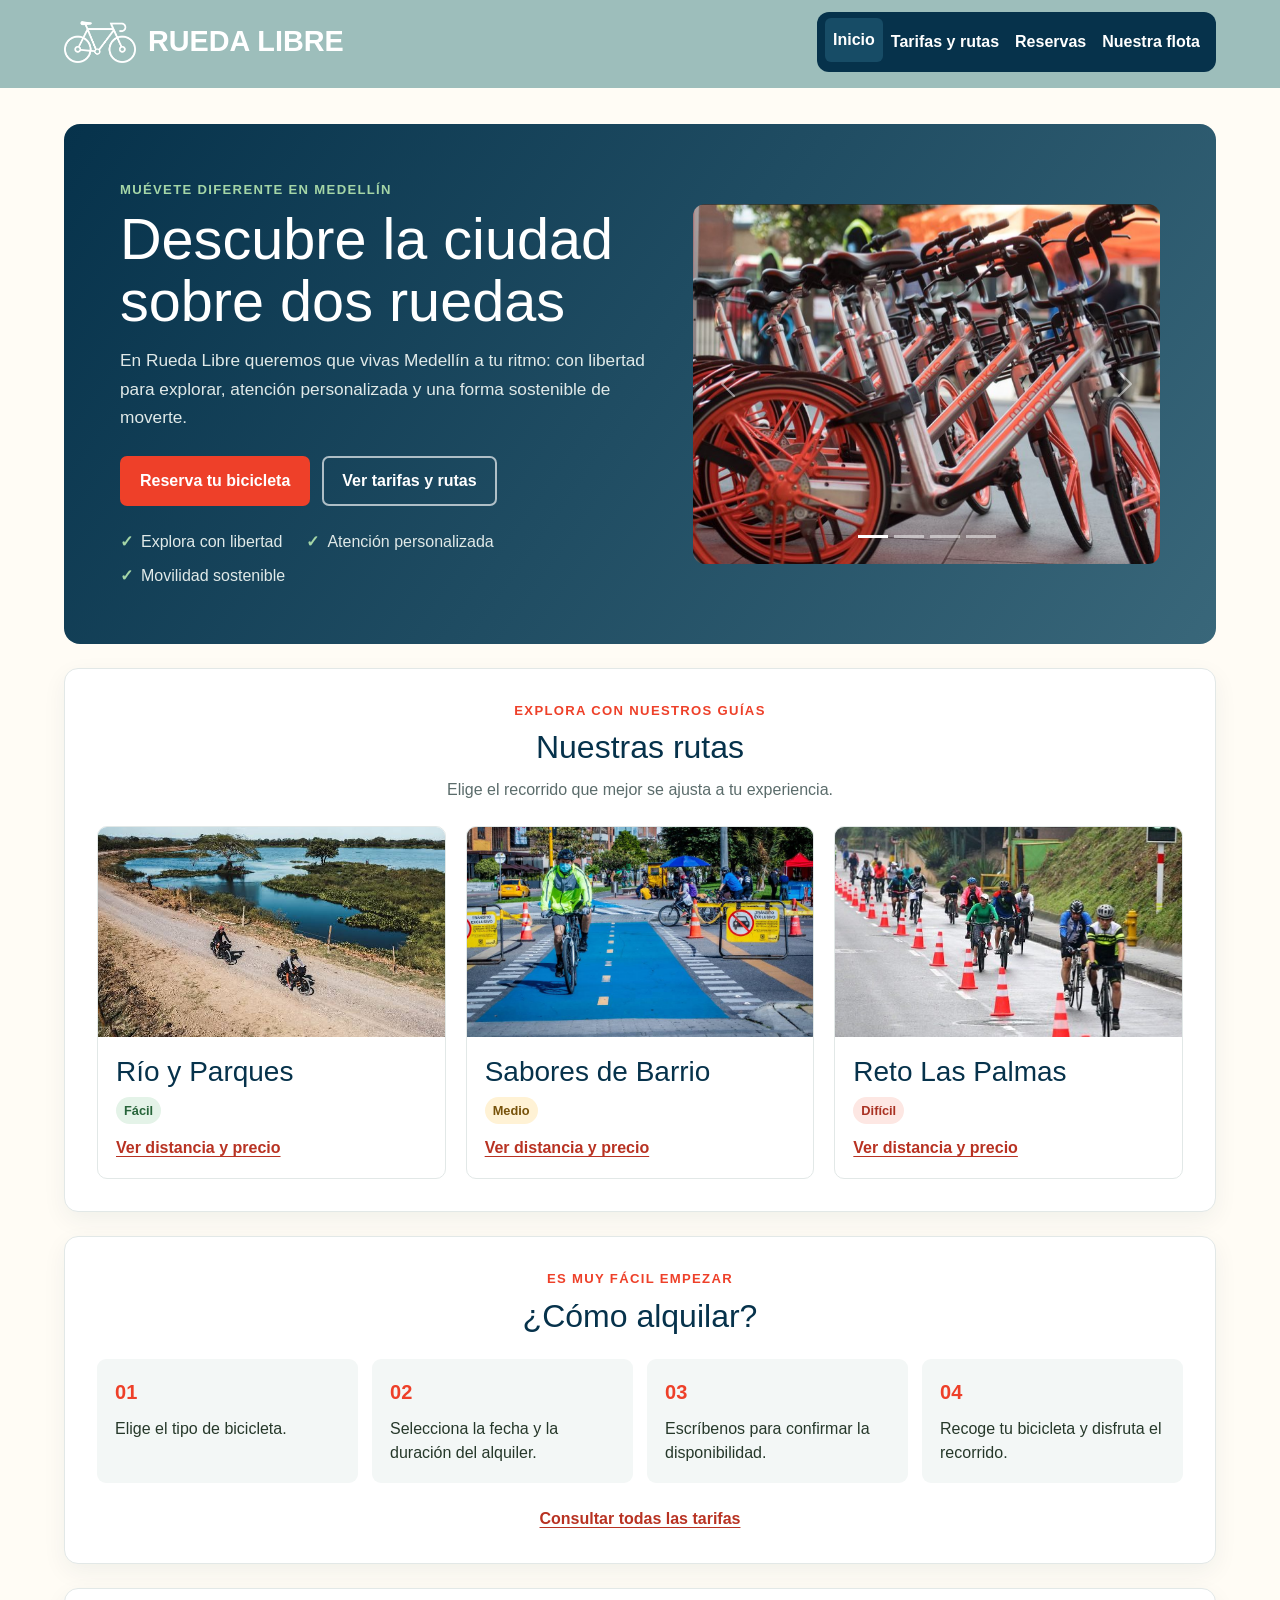
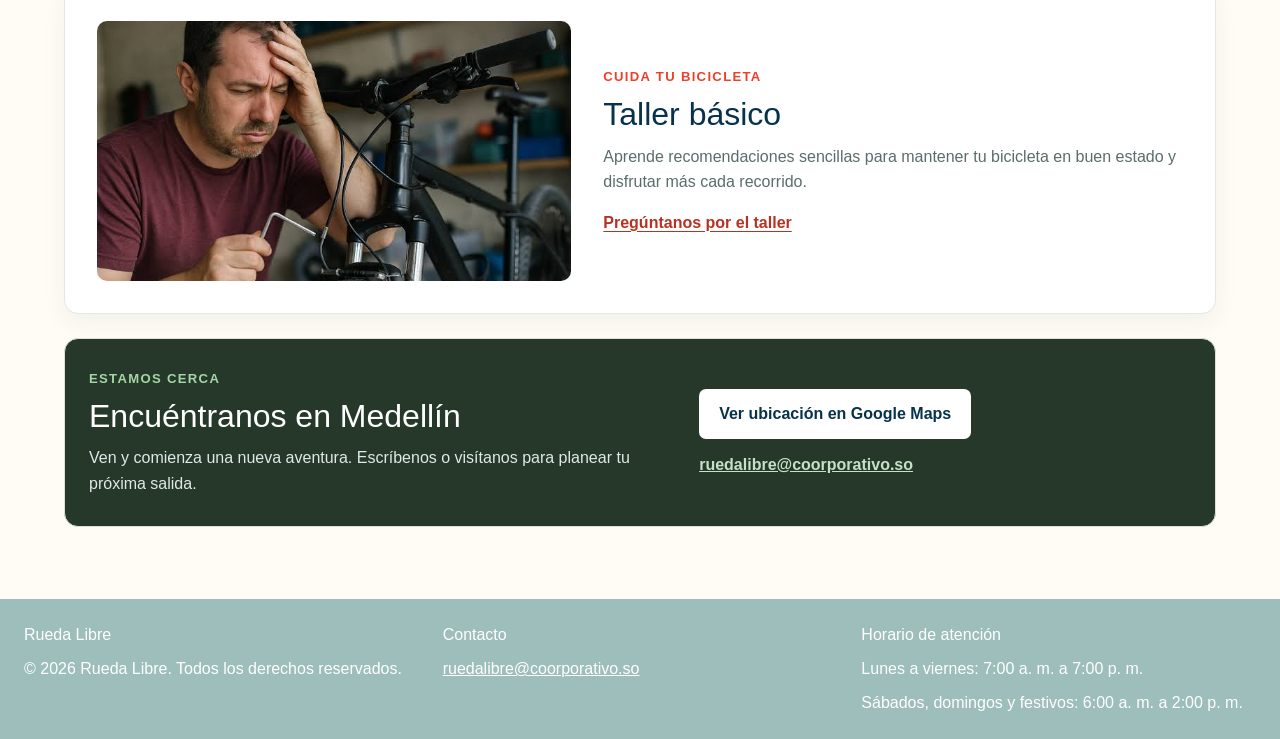
==== commit 2773a63f: "cambios dia3 semana 3" ====
--- a/index.html
+++ b/index.html
@@ -6,7 +6,8 @@
     <meta name="viewport" content="width=device-width, initial-scale=1.0">
 
     <meta name="description" content="Alquiler de bicicletas, recorridos guiados y taller básico en Medellín.">
-
+    <link href="https://cdn.jsdelivr.net/npm/bootstrap@5.3.3/dist/css/bootstrap.min.css" rel="stylesheet"
+        integrity="sha384-QWTKZyjpPEjISv5WaRU9OFeRpok6YctnYmDr5pNlyT2bRjXh0JMhjY6hW+ALEwIH" crossorigin="anonymous">
     <title>Rueda Libre | Alquiler de bicicletas en Medellín</title>
     <link rel="icon" type="image/png" href="img/icon.png">
     <link rel="stylesheet" href="css/estilos.css">
@@ -14,20 +15,27 @@
 
 <body>
 
-    <header class="head">
-        <div class="head-marca">
-            <img src="img/logo.png" alt="Logo de Rueda Libre" width="90">
-            <h1>RUEDA LIBRE</h1>
-        </div>
-
-        <nav>
-            <ul>
-                <li><a href="index.html" aria-current="page">Inicio</a></li>
-                <li><a href="paginas/tarifas.html">Tarifas y rutas</a></li>
-                <li><a href="paginas/reservas.html">Reservas</a></li>
-                <li><a href="paginas/nuestra-flota.html">Nuestra flota</a></li>
-            </ul>
-        </nav>
+    <header class="head navbar navbar-expand-lg" data-bs-theme="dark">
+        <div class="container-fluid px-0">
+            <a class="head-marca navbar-brand" href="index.html">
+                <img src="img/logo.png" alt="Logo de Rueda Libre" width="90">
+                <span>RUEDA LIBRE</span>
+            </a>
+            <button class="navbar-toggler" type="button" data-bs-toggle="collapse" data-bs-target="#mainNavbar"
+                aria-controls="mainNavbar" aria-expanded="false" aria-label="Mostrar u ocultar navegación">
+                <span class="navbar-toggler-icon"></span>
+            </button>
+            <div class="collapse navbar-collapse" id="mainNavbar">
+                <nav aria-label="Navegación principal">
+                    <ul class="navbar-nav ms-lg-auto">
+                        <li class="nav-item"><a class="nav-link" href="index.html" aria-current="page">Inicio</a></li>
+                        <li class="nav-item"><a class="nav-link" href="paginas/tarifas.html">Tarifas y rutas</a></li>
+                        <li class="nav-item"><a class="nav-link" href="paginas/reservas.html">Reservas</a></li>
+                        <li class="nav-item"><a class="nav-link" href="paginas/nuestra-flota.html">Nuestra flota</a></li>
+                    </ul>
+                </nav>
+            </div>
+        </div>
     </header>
 
     <main class="inicio-main">
@@ -47,7 +55,41 @@
                     <li>Movilidad sostenible</li>
                 </ul>
             </div>
-            <img class="inicio-hero-image" src="img/img1.png" alt="Bicicleta lista para recorrer Medellín">
+            <div id="inicioCarousel" class="carousel slide inicio-hero-carousel" data-bs-ride="carousel"
+                data-bs-interval="2500" aria-label="Galería de bicicletas">
+                <div class="carousel-indicators">
+                    <button type="button" data-bs-target="#inicioCarousel" data-bs-slide-to="0" class="active"
+                        aria-current="true" aria-label="Imagen 1"></button>
+                    <button type="button" data-bs-target="#inicioCarousel" data-bs-slide-to="1"
+                        aria-label="Imagen 2"></button>
+                    <button type="button" data-bs-target="#inicioCarousel" data-bs-slide-to="2"
+                        aria-label="Imagen 3"></button>
+                    <button type="button" data-bs-target="#inicioCarousel" data-bs-slide-to="3"
+                        aria-label="Imagen 4"></button>
+                </div>
+                <div class="carousel-inner">
+                    <div class="carousel-item active">
+                        <img src="img/img1.png" alt="Bicicletas listas para recorrer la ciudad">
+                    </div>
+                    <div class="carousel-item">
+                        <img src="img/img14.png" alt="Bicicletas de alquiler en una calle de la ciudad">
+                    </div>
+                    <div class="carousel-item">
+                        <img src="img/img15.png" alt="Bicicletas junto a un paisaje urbano">
+                    </div>
+                    <div class="carousel-item">
+                        <img src="img/img16.png" alt="Flota de bicicletas disponibles para alquiler">
+                    </div>
+                </div>
+                <button class="carousel-control-prev" type="button" data-bs-target="#inicioCarousel"
+                    data-bs-slide="prev" aria-label="Imagen anterior">
+                    <span class="carousel-control-prev-icon" aria-hidden="true"></span>
+                </button>
+                <button class="carousel-control-next" type="button" data-bs-target="#inicioCarousel"
+                    data-bs-slide="next" aria-label="Imagen siguiente">
+                    <span class="carousel-control-next-icon" aria-hidden="true"></span>
+                </button>
+            </div>
         </section>
 
         <section class="inicio-section tarifas-rutas" aria-labelledby="rutas-titulo">
@@ -75,8 +117,7 @@
                     </div>
                 </article>
                 <article class="ruta-card">
-                    <img src="img/img13.png" alt="Grupo de ciclistas subiendo una carretera de montaña"
-                        loading="lazy">
+                    <img src="img/img13.png" alt="Grupo de ciclistas subiendo una carretera de montaña" loading="lazy">
                     <div>
                         <h3>Reto Las Palmas</h3>
                         <p><span class="nivel-badge nivel-dificil">Difícil</span></p>
@@ -151,6 +192,9 @@
     </footer>
 
 
+    <script src="https://cdn.jsdelivr.net/npm/bootstrap@5.3.3/dist/js/bootstrap.bundle.min.js"
+        integrity="sha384-YvpcrYf0tY3lHB60NNkmXc5s9fDVZLESaAA55NDzOxhy9GkcIdslK1eN7N6jIeHz"
+        crossorigin="anonymous"></script>
 </body>
 
 </html>
--- a/css/estilos.css
+++ b/css/estilos.css
@@ -24,26 +24,21 @@
 }
 
 .head {
-    display: flex;
-    flex-direction: column;
-    align-items: center;
-    gap: 14px;
     padding: 14px 16px;
     border-bottom: 4px solid #9dbebb;
     background: #9dbebb;
     color: #fff;
-    text-align: center;
 }
 
 .head-marca {
     display: flex;
     align-items: center;
-    justify-content: center;
     gap: 12px;
-}
-
-.head-marca a {
-    line-height: 0;
+    margin-right: auto;
+    color: #fff;
+    font-size: clamp(1.25rem, 5vw, 1.8rem);
+    font-weight: 700;
+    text-decoration: none;
 }
 
 .head img {
@@ -51,31 +46,22 @@
     filter: brightness(0) invert(1);
 }
 
-.head h1 {
-    margin: 0;
-    font-size: clamp(1.25rem, 5vw, 1.8rem);
-}
-
-nav {
+.head nav {
     width: 100%;
-    padding: 10px;
+}
+
+.head .navbar-collapse {
+    flex-grow: 0;
+}
+
+.head .navbar-nav {
+    display: flex;
+    padding: 8px;
+    border-radius: 12px;
     background: #06324b;
-    border-radius: 15px;
-}
-
-nav ul {
-    display: flex;
-    flex-wrap: wrap;
-    align-items: center;
-    justify-content: center;
-    gap: 8px;
-    margin: 0;
-    padding: 0;
-    list-style: none;
-}
-
-nav a {
-    display: block;
+}
+
+.head .nav-link {
     padding: 10px 14px;
     border-radius: 6px;
     color: #fff;
@@ -84,17 +70,21 @@
     transition: color 0.2s ease, background-color 0.2s ease, transform 0.2s ease;
 }
 
-nav a:hover,
-nav a[aria-current="page"],
-nav a:focus-visible {
+.head .nav-link:hover,
+.head .nav-link[aria-current="page"],
+.head .nav-link:focus-visible {
     transform: translateY(-2px);
     background-color: #174c66;
     color: #fff;
 }
 
-nav a:focus-visible {
+.head .nav-link:focus-visible {
     outline: 2px solid #a5d6a7;
     outline-offset: 2px;
+}
+
+.head .navbar-toggler {
+    border-color: rgba(255, 255, 255, 0.65);
 }
 
 main {
@@ -667,10 +657,15 @@
     line-height: 1.65;
 }
 
-.inicio-hero-image {
+.inicio-hero-carousel {
     width: 100%;
-    max-height: 320px;
+    overflow: hidden;
     border-radius: 12px;
+}
+
+.inicio-hero-carousel .carousel-item img {
+    width: 100%;
+    height: 260px;
     object-fit: cover;
 }
 
@@ -907,7 +902,7 @@
 }
 
 @media (prefers-reduced-motion: reduce) {
-    nav a,
+    .head .nav-link,
     .flota-card,
     .flota-card > img,
     .ruta-card,
@@ -922,9 +917,9 @@
         transform: none;
     }
 
-    nav a:hover,
-    nav a[aria-current="page"],
-    nav a:focus-visible {
+    .head .nav-link:hover,
+    .head .nav-link[aria-current="page"],
+    .head .nav-link:focus-visible {
         transform: none;
     }
 
@@ -1026,23 +1021,11 @@
 
 @media (min-width: 768px) {
     .head {
-        flex-direction: row;
-        justify-content: space-between;
         padding: 12px 24px;
-        text-align: left;
     }
 
     .head img {
         width: 72px;
-    }
-
-    nav {
-        width: auto;
-        flex: 0 1 auto;
-    }
-
-    nav ul {
-        gap: 12px 20px;
     }
 
     main {
@@ -1181,8 +1164,8 @@
         padding: 40px;
     }
 
-    .inicio-hero-image {
-        max-height: 360px;
+    .inicio-hero-carousel .carousel-item img {
+        height: 360px;
     }
 
     .inicio-benefits {
@@ -1217,6 +1200,16 @@
     }
 }
 
+@media (min-width: 992px) {
+    .head nav {
+        width: auto;
+    }
+
+    .head .navbar-nav {
+        width: fit-content;
+    }
+}
+
 @media (min-width: 1200px) {
     .head {
         padding-right: max(24px, calc((100% - 1152px) / 2));
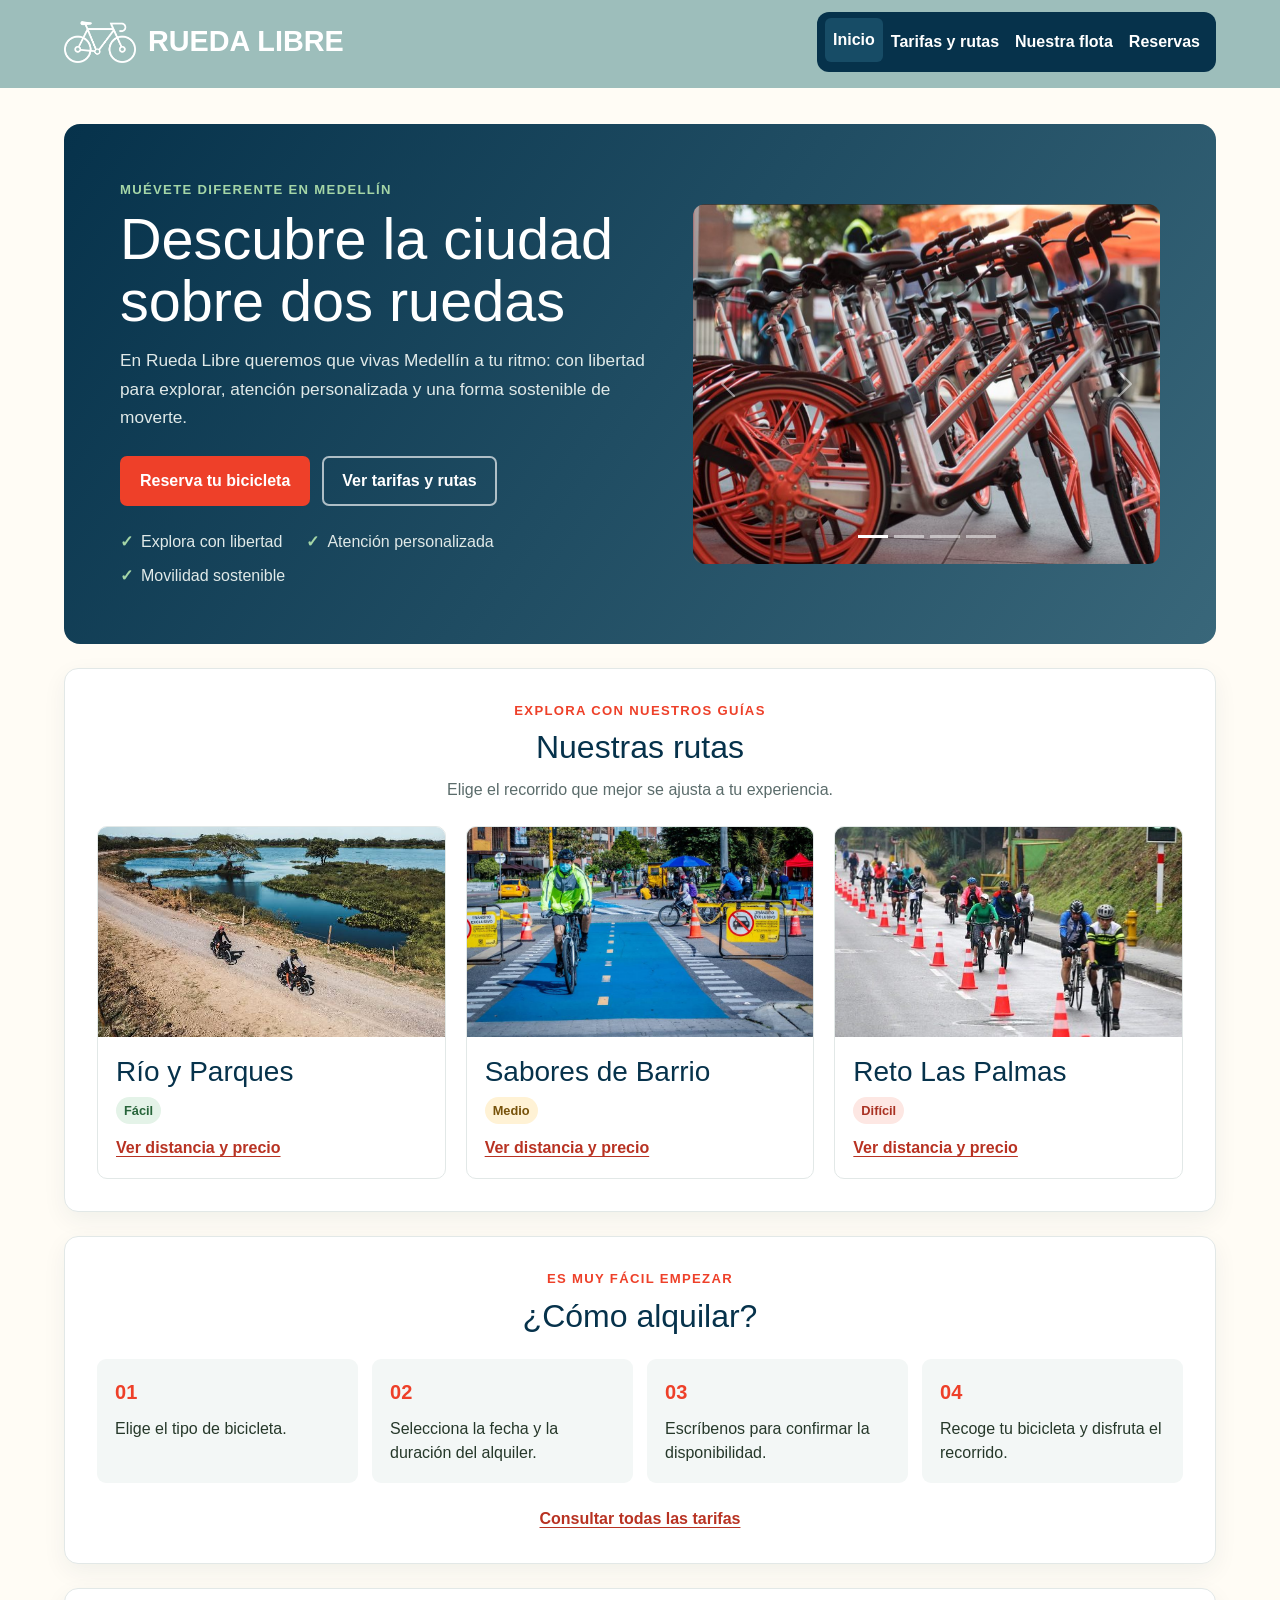
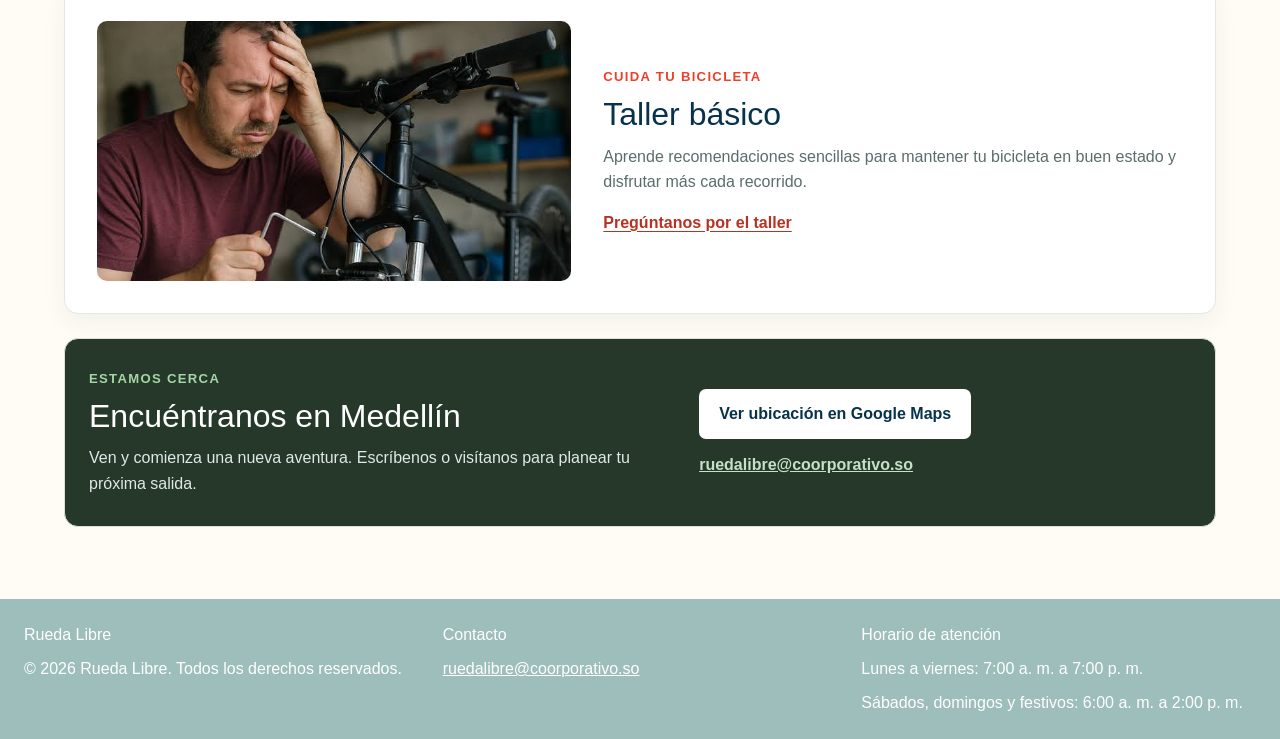
==== commit 2f8ceedb: "cambios dia4 semana2" ====
--- a/index.html
+++ b/index.html
@@ -30,8 +30,8 @@
                     <ul class="navbar-nav ms-lg-auto">
                         <li class="nav-item"><a class="nav-link" href="index.html" aria-current="page">Inicio</a></li>
                         <li class="nav-item"><a class="nav-link" href="paginas/tarifas.html">Tarifas y rutas</a></li>
+                        <li class="nav-item"><a class="nav-link" href="paginas/nuestra-flota.html">Nuestra flota</a></li>
                         <li class="nav-item"><a class="nav-link" href="paginas/reservas.html">Reservas</a></li>
-                        <li class="nav-item"><a class="nav-link" href="paginas/nuestra-flota.html">Nuestra flota</a></li>
                     </ul>
                 </nav>
             </div>
--- a/css/estilos.css
+++ b/css/estilos.css
@@ -468,74 +468,65 @@
 }
 
 .tarifas-table-wrap {
-    overflow: visible;
+    overflow-x: auto;
+    border: 1px solid #e2e8e7;
+    border-radius: 9px;
+    -webkit-overflow-scrolling: touch;
+}
+
+.tarifas-table-wrap:focus-visible {
+    outline: 3px solid #9dbebb;
+    outline-offset: 3px;
 }
 
 .tarifas-table {
-    display: block;
+    display: table;
     width: 100%;
+    min-width: 640px;
     border-collapse: collapse;
     text-align: left;
 }
 
+.tarifas-table-recorridos {
+    min-width: 760px;
+}
+
 .tarifas-table caption {
-    padding: 12px 10px;
-    border-radius: 8px 8px 0 0;
+    padding: 12px 14px;
     background: #f3f7f6;
     color: #5b6c6b;
-    font-size: 0.85rem;
+    font-size: 0.9rem;
     text-align: left;
 }
 
 .tarifas-table thead {
-    position: absolute;
-    width: 1px;
-    height: 1px;
-    overflow: hidden;
-    clip: rect(0, 0, 0, 0);
-    white-space: nowrap;
-    clip-path: inset(50%);
+    position: static;
 }
 
 .tarifas-table tbody {
-    display: grid;
-    gap: 12px;
-    padding-top: 12px;
+    display: table-row-group;
 }
 
 .tarifas-table tbody tr {
-    display: grid;
-    padding: 8px 10px;
-    border: 1px solid #e2e8e7;
-    border-radius: 8px;
-    background: #fff;
+    display: table-row;
 }
 
 .tarifas-table th,
 .tarifas-table td {
-    display: grid;
-    grid-template-columns: minmax(0, 1fr) auto;
-    gap: 12px;
-    padding: 7px 0;
+    display: table-cell;
+    padding: 12px;
     border-top: 1px solid #e2e8e7;
-    font-size: 0.88rem;
-    text-align: right;
+    font-size: 0.9rem;
+    white-space: nowrap;
 }
 
 .tarifas-table tbody th {
-    display: block;
-    padding: 4px 0 8px;
-    border-top: 0;
+    padding: 12px;
     color: #26382a;
-    font-size: 0.98rem;
-    text-align: left;
 }
 
 .tarifas-table td::before {
-    color: #5b6c6b;
-    content: attr(data-label);
-    font-weight: 400;
-    text-align: left;
+    content: none;
 }
 
 .tarifas-table thead th {
@@ -931,6 +922,16 @@
     }
 }
 
+@media (max-width: 767px) {
+    .tarifas-table caption {
+        position: sticky;
+        left: 0;
+        width: calc(100vw - 64px);
+        max-width: calc(100vw - 64px);
+        white-space: normal;
+    }
+}
+
 .inicio-howto {
     text-align: center;
 }
@@ -1081,59 +1082,6 @@
 
     .tarifas-table-wrap {
         overflow-x: auto;
-        border: 1px solid #e2e8e7;
-        border-radius: 9px;
-    }
-
-    .tarifas-table {
-        display: table;
-    }
-
-    .tarifas-table caption {
-        padding: 12px 14px;
-        font-size: 0.9rem;
-    }
-
-    .tarifas-table thead {
-        position: static;
-        width: auto;
-        height: auto;
-        overflow: visible;
-        clip: auto;
-        white-space: normal;
-        clip-path: none;
-    }
-
-    .tarifas-table tbody {
-        display: table-row-group;
-        padding: 0;
-    }
-
-    .tarifas-table tbody tr {
-        display: table-row;
-        padding: 0;
-        border: 0;
-        border-radius: 0;
-    }
-
-    .tarifas-table th,
-    .tarifas-table td {
-        display: table-cell;
-        padding: 14px 12px;
-        border-top: 1px solid #e2e8e7;
-        font-size: 0.9rem;
-        text-align: left;
-        white-space: nowrap;
-    }
-
-    .tarifas-table td::before {
-        content: none;
-    }
-
-    .tarifas-table tbody th {
-        padding: 14px 12px;
-        border-top: 1px solid #e2e8e7;
-        font-size: 0.9rem;
     }
 
     .tarifas-extra {
@@ -1208,6 +1156,7 @@
     .head .navbar-nav {
         width: fit-content;
     }
+
 }
 
 @media (min-width: 1200px) {
@@ -1254,4 +1203,5 @@
     .inicio-steps {
         grid-template-columns: repeat(4, minmax(0, 1fr));
     }
-}
+
+}
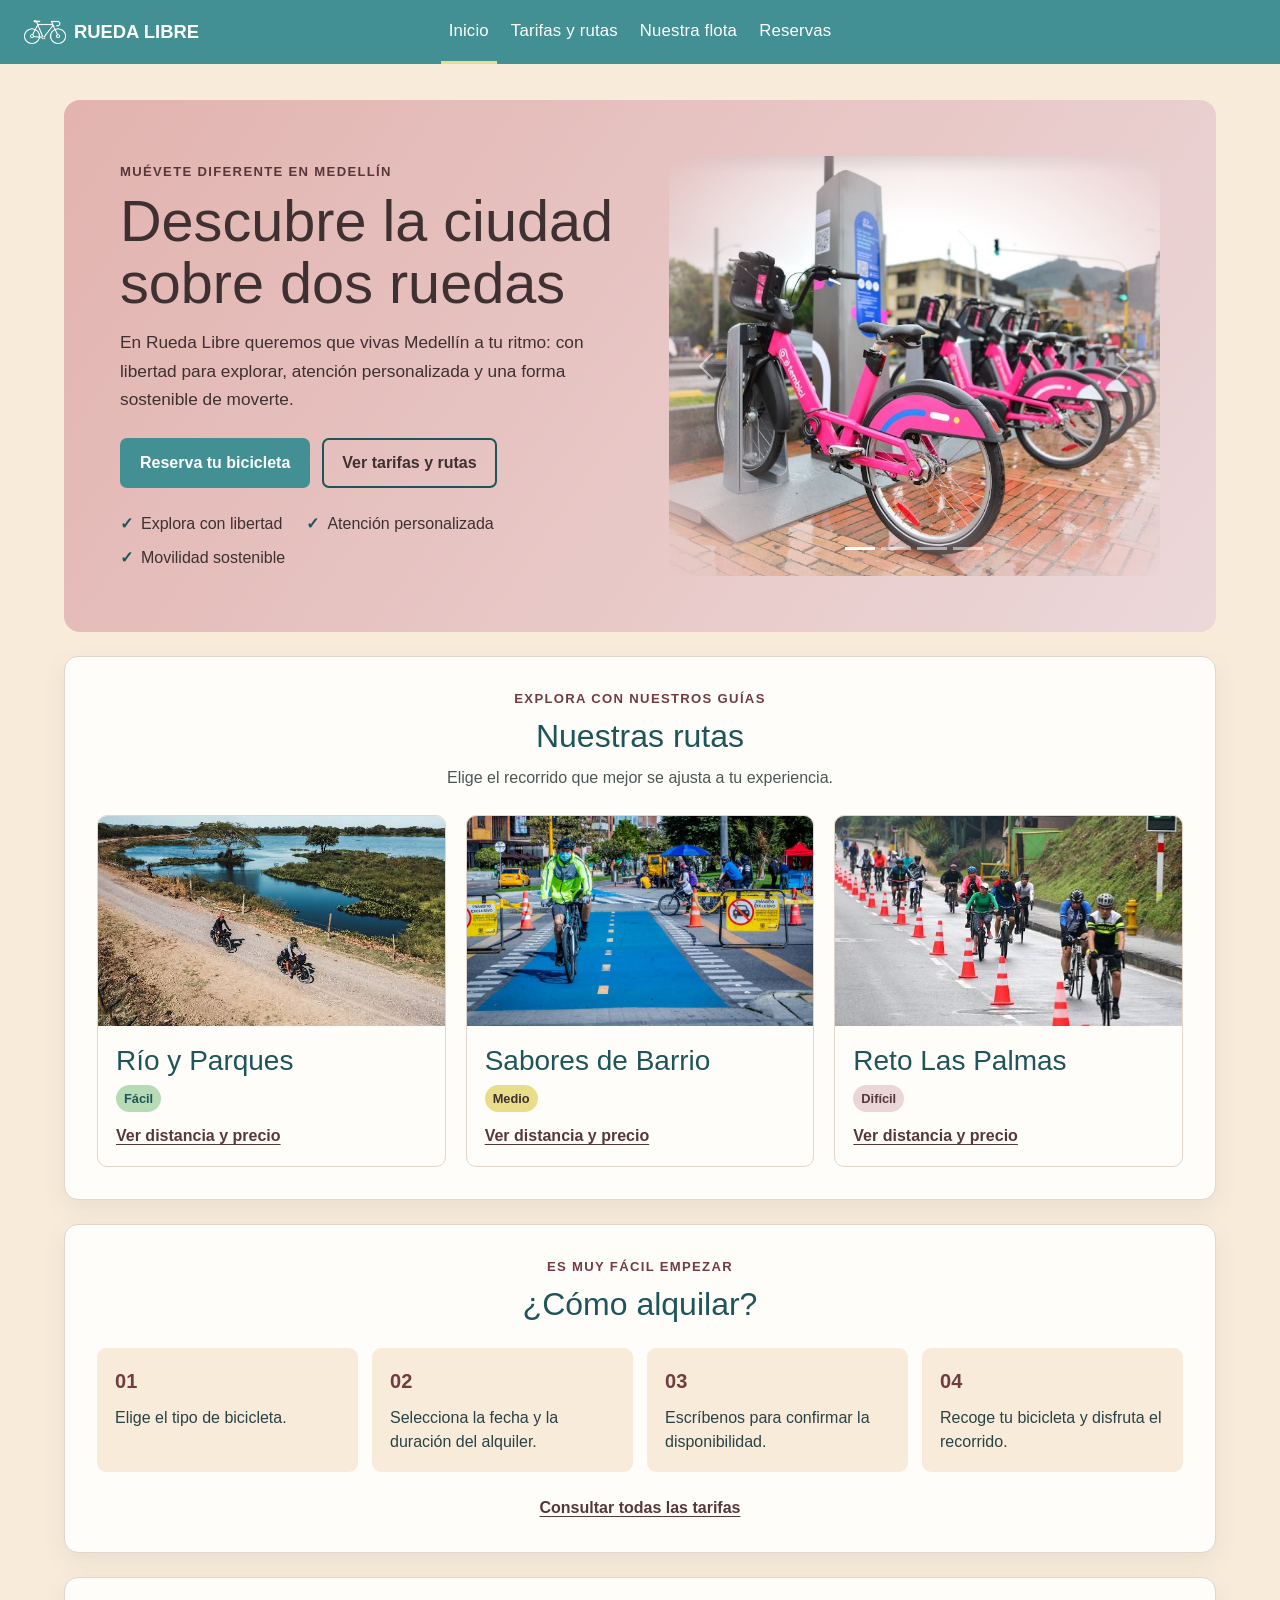
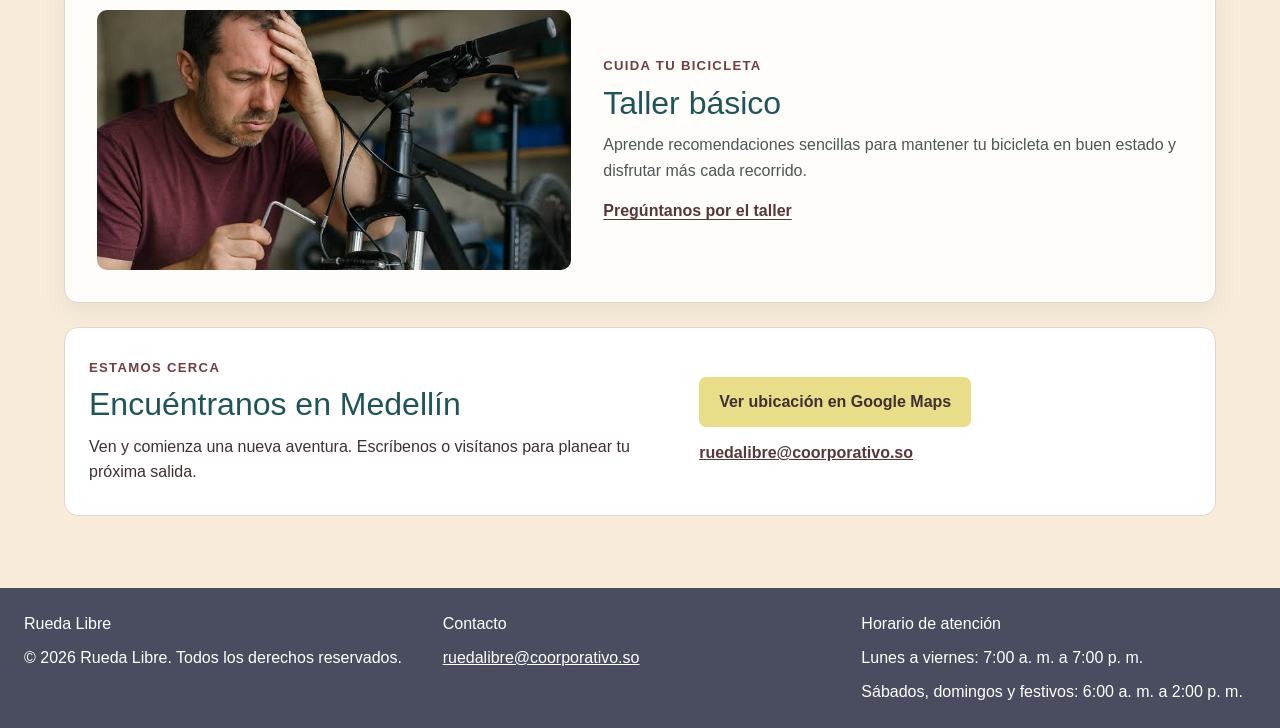
==== commit 7b05aa74: "change day5 week2" ====
--- a/index.html
+++ b/index.html
@@ -8,7 +8,7 @@
     <meta name="description" content="Alquiler de bicicletas, recorridos guiados y taller básico en Medellín.">
     <link href="https://cdn.jsdelivr.net/npm/bootstrap@5.3.3/dist/css/bootstrap.min.css" rel="stylesheet"
         integrity="sha384-QWTKZyjpPEjISv5WaRU9OFeRpok6YctnYmDr5pNlyT2bRjXh0JMhjY6hW+ALEwIH" crossorigin="anonymous">
-    <title>Rueda Libre | Alquiler de bicicletas en Medellín</title>
+    <title>Rueda Libre | Inicio </title>
     <link rel="icon" type="image/png" href="img/icon.png">
     <link rel="stylesheet" href="css/estilos.css">
 </head>
--- a/css/estilos.css
+++ b/css/estilos.css
@@ -1,11 +1,28 @@
+:root {
+    --color-coral: #F09B93;
+    --color-pink: #EBD6D7;
+    --color-cream: #F9EBD9;
+    --color-yellow: #E9DD8A;
+    --color-teal: #439093;
+    --color-teal-dark: #1F5558;
+    --color-ink: #294246;
+    --color-ink-strong: #3F3031;
+    --color-ink-muted: #4C5654;
+    --color-rose-ink: #57383A;
+    --color-rose-dark: #713D40;
+    --color-surface: #FFFDFA;
+    --color-border: #E3D4CC;
+    --color-border-strong: #BDA9A4;
+}
+
 * {
     box-sizing: border-box;
 }
 
 body {
     margin: 0;
-    background-color: #fffcf5;
-    color: #333;
+    background-color: var(--color-cream);
+    color: var(--color-ink);
     font-family: Arial, sans-serif;
 }
 
@@ -16,33 +33,37 @@
 }
 
 a {
-    color: #b83222;
+    color: var(--color-rose-ink);
 }
 
 a:hover {
-    color: #06324b;
+    color: var(--color-teal-dark);
 }
 
 .head {
-    padding: 14px 16px;
-    border-bottom: 4px solid #9dbebb;
-    background: #9dbebb;
-    color: #fff;
+    position: sticky;
+    top: 0;
+    z-index: 1030;
+    min-height: 64px;
+    padding: 0 16px;
+    border: 0;
+    background: #429093;
+    color: #ffff;
 }
 
 .head-marca {
     display: flex;
     align-items: center;
-    gap: 12px;
-    margin-right: auto;
+    gap: 8px;
+    margin-right: 0;
     color: #fff;
-    font-size: clamp(1.25rem, 5vw, 1.8rem);
+    font-size: 1.15rem;
     font-weight: 700;
     text-decoration: none;
 }
 
 .head img {
-    width: 64px;
+    width: 42px;
     filter: brightness(0) invert(1);
 }
 
@@ -56,25 +77,31 @@
 
 .head .navbar-nav {
     display: flex;
-    padding: 8px;
-    border-radius: 12px;
-    background: #06324b;
+    gap: 6px;
+    padding: 4px 0;
+    background: transparent;
 }
 
 .head .nav-link {
+    display: flex;
+    align-items: center;
+    min-height: 44px;
     padding: 10px 14px;
-    border-radius: 6px;
+    border-bottom: 3px solid transparent;
+    border-radius: 0;
     color: #fff;
-    font-weight: 700;
+    font-family: "Segoe UI", "Helvetica Neue", Arial, sans-serif;
+    font-size: 1.05rem;
+    font-weight: 100;
+    letter-spacing: 0.01em;
     text-decoration: none;
-    transition: color 0.2s ease, background-color 0.2s ease, transform 0.2s ease;
+    transition: color 0.2s ease, border-color 0.2s ease;
 }
 
 .head .nav-link:hover,
 .head .nav-link[aria-current="page"],
 .head .nav-link:focus-visible {
-    transform: translateY(-2px);
-    background-color: #174c66;
+    border-bottom-color: #E9DD8A;
     color: #fff;
 }
 
@@ -94,17 +121,17 @@
 section {
     margin-bottom: 20px;
     padding: 20px;
-    border: 1px solid #ddd;
+    border: 1px solid var(--color-border);
     border-radius: 8px;
-    background: #fff;
+    background: var(--color-surface);
 }
 
 h2 {
-    color: #ee4029;
+    color: var(--color-teal-dark);
 }
 
 h3 {
-    color: #5b6c6b;
+    color: var(--color-rose-ink);
 }
 
 footer {
@@ -112,8 +139,8 @@
     flex-direction: column;
     gap: 18px;
     padding: 24px 20px;
-    background: #9dbebb;
-    color: #fff;
+    background: #494d5F;
+    color: #ffffff;
 }
 
 footer > div {
@@ -135,7 +162,7 @@
 }
 
 footer a:hover {
-    color: #06324b;
+    color: #E9DD8A;
 }
 
 .reservas-main {
@@ -157,13 +184,13 @@
 
 .reservas-heading h1 {
     margin: 6px 0 12px;
-    color: #06324b;
+    color: var(--color-teal-dark);
     font-size: clamp(2rem, 5vw, 3rem);
 }
 
 .reservas-heading > p:last-child {
     margin: 0;
-    color: #5b6c6b;
+    color: var(--color-ink-muted);
     line-height: 1.6;
 }
 
@@ -171,7 +198,7 @@
 .tarifas-eyebrow,
 .inicio-eyebrow {
     margin: 0 0 8px;
-    color: #ee4029;
+    color: var(--color-rose-dark);
     font-size: 0.82rem;
     font-weight: 700;
     letter-spacing: 0.1em;
@@ -181,10 +208,10 @@
 .reserva-card,
 .reserva-info-card {
     margin: 0;
-    border: 1px solid #e2e8e7;
+    border: 1px solid var(--color-border);
     border-radius: 14px;
-    background: #fff;
-    box-shadow: 0 8px 24px rgb(6 50 75 / 8%);
+    background: var(--color-surface);
+    box-shadow: 0 8px 24px rgb(31 85 88 / 10%);
 }
 
 .reserva-card {
@@ -194,13 +221,13 @@
 .reserva-card-heading {
     margin-bottom: 24px;
     padding-bottom: 18px;
-    border-bottom: 1px solid #e2e8e7;
+    border-bottom: 1px solid var(--color-border);
 }
 
 .reserva-card h2,
 .reserva-info-card h2 {
     margin: 0 0 8px;
-    color: #06324b;
+    color: var(--color-teal-dark);
 }
 
 .reserva-card-heading .reservas-eyebrow {
@@ -209,7 +236,7 @@
 
 .reserva-intro {
     margin: 0;
-    color: #5b6c6b;
+    color: var(--color-ink-muted);
 }
 
 .reserva-form fieldset {
@@ -225,7 +252,7 @@
 
 .reserva-form legend {
     margin-bottom: 16px;
-    color: #26382a;
+    color: var(--color-ink);
     font-size: 1.1rem;
     font-weight: 700;
 }
@@ -248,14 +275,14 @@
 }
 
 .reserva-field label {
-    color: #26382a;
+    color: var(--color-ink);
     font-size: 0.95rem;
     font-weight: 700;
 }
 
 .reserva-field label span,
 .reserva-consent label span {
-    color: #ee4029;
+    color: var(--color-rose-dark);
 }
 
 .reserva-field input:not([type="checkbox"]),
@@ -264,10 +291,10 @@
     width: 100%;
     min-height: 46px;
     padding: 11px 12px;
-    border: 1px solid #bdccca;
+    border: 1px solid var(--color-border-strong);
     border-radius: 7px;
-    background: #fff;
-    color: #26382a;
+    background: var(--color-surface);
+    color: var(--color-ink);
     font: inherit;
 }
 
@@ -277,15 +304,15 @@
 }
 
 .reserva-field small {
-    color: #5b6c6b;
+    color: var(--color-ink-muted);
     line-height: 1.4;
 }
 
 .reserva-field input:focus,
 .reserva-field select:focus,
 .reserva-field textarea:focus {
-    border-color: #06324b;
-    outline: 3px solid rgb(157 190 187 / 45%);
+    border-color: var(--color-teal-dark);
+    outline: 3px solid rgb(67 144 147 / 35%);
 }
 
 .reserva-consent {
@@ -300,16 +327,16 @@
     height: 18px;
     flex: 0 0 auto;
     margin: 2px 0 0;
-    accent-color: #06324b;
+    accent-color: var(--color-teal-dark);
 }
 
 .reserva-consent input:focus-visible {
-    outline: 3px solid rgb(157 190 187 / 70%);
+    outline: 3px solid rgb(67 144 147 / 55%);
     outline-offset: 3px;
 }
 
 .reserva-consent label {
-    color: #26382a;
+    color: var(--color-ink);
     line-height: 1.5;
 }
 
@@ -319,19 +346,20 @@
     padding: 12px 22px;
     border: 0;
     border-radius: 7px;
-    background: #ee4029;
-    color: #fff;
+    background: var(--color-coral);
+    color: var(--color-ink-strong);
     cursor: pointer;
     font: inherit;
     font-weight: 700;
 }
 
 .reserva-form button:hover {
-    background: #c93220;
+    background: var(--color-teal-dark);
+    color: #fff;
 }
 
 .reserva-form button:focus-visible {
-    outline: 3px solid #06324b;
+    outline: 3px solid var(--color-teal-dark);
     outline-offset: 3px;
 }
 
@@ -352,17 +380,17 @@
 }
 
 .reserva-info-card dt {
-    color: #26382a;
+    color: var(--color-ink);
     font-weight: 700;
 }
 
 .reserva-info-card dd {
     margin: 4px 0 0;
-    color: #5b6c6b;
+    color: var(--color-ink-muted);
 }
 
 .reserva-info-card p {
-    color: #5b6c6b;
+    color: var(--color-ink-muted);
     line-height: 1.6;
 }
 
@@ -376,7 +404,7 @@
     gap: 12px;
     margin: 16px 0;
     padding-left: 20px;
-    color: #5b6c6b;
+    color: var(--color-ink-muted);
     line-height: 1.5;
 }
 
@@ -393,13 +421,13 @@
 
 .tarifas-heading h1 {
     margin: 6px 0 12px;
-    color: #06324b;
+    color: var(--color-teal-dark);
     font-size: clamp(2rem, 5vw, 3rem);
 }
 
 .tarifas-heading > p:last-child,
 .tarifas-section-heading > p {
-    color: #5b6c6b;
+    color: var(--color-ink-muted);
     line-height: 1.6;
 }
 
@@ -410,10 +438,10 @@
 .tarifas-card {
     margin-bottom: 24px;
     padding: 20px 14px;
-    border: 1px solid #e2e8e7;
+    border: 1px solid var(--color-border);
     border-radius: 14px;
-    background: #fff;
-    box-shadow: 0 8px 24px rgb(6 50 75 / 8%);
+    background: var(--color-surface);
+    box-shadow: 0 8px 24px rgb(31 85 88 / 10%);
 }
 
 .tarifas-section-heading {
@@ -426,7 +454,7 @@
 .tarifas-section-heading h2,
 .tarifas-extra h2 {
     margin: 6px 0 0;
-    color: #06324b;
+    color: var(--color-teal-dark);
 }
 
 .taller-section {
@@ -445,22 +473,22 @@
 
 .taller-content h2 {
     margin: 4px 0 10px;
-    color: #06324b;
+    color: var(--color-teal-dark);
 }
 
 .taller-content > p:not(.inicio-eyebrow) {
-    color: #5b6c6b;
+    color: var(--color-ink-muted);
     line-height: 1.6;
 }
 
 .taller-content a {
-    color: #b83222;
+    color: var(--color-rose-ink);
     font-weight: 700;
     text-underline-offset: 3px;
 }
 
 .taller-content a:hover {
-    color: #06324b;
+    color: var(--color-teal-dark);
 }
 
 .tarifas-section-heading > p {
@@ -469,13 +497,13 @@
 
 .tarifas-table-wrap {
     overflow-x: auto;
-    border: 1px solid #e2e8e7;
+    border: 1px solid var(--color-border);
     border-radius: 9px;
     -webkit-overflow-scrolling: touch;
 }
 
 .tarifas-table-wrap:focus-visible {
-    outline: 3px solid #9dbebb;
+    outline: 3px solid var(--color-teal-dark);
     outline-offset: 3px;
 }
 
@@ -493,8 +521,8 @@
 
 .tarifas-table caption {
     padding: 12px 14px;
-    background: #f3f7f6;
-    color: #5b6c6b;
+    background: var(--color-cream);
+    color: var(--color-ink-muted);
     font-size: 0.9rem;
     text-align: left;
 }
@@ -515,14 +543,14 @@
 .tarifas-table td {
     display: table-cell;
     padding: 12px;
-    border-top: 1px solid #e2e8e7;
+    border-top: 1px solid var(--color-border);
     font-size: 0.9rem;
     white-space: nowrap;
 }
 
 .tarifas-table tbody th {
     padding: 12px;
-    color: #26382a;
+    color: var(--color-ink);
 }
 
 .tarifas-table td::before {
@@ -530,13 +558,13 @@
 }
 
 .tarifas-table thead th {
-    background: #06324b;
+    background: var(--color-teal-dark);
     color: #fff;
     font-size: 0.9rem;
 }
 
 .tarifas-price {
-    color: #06324b;
+    color: var(--color-teal-dark);
     font-weight: 700;
 }
 
@@ -549,18 +577,18 @@
 }
 
 .nivel-facil {
-    background: #e4f3e8;
-    color: #27643a;
+    background: #b7dcb5;
+    color: var(--color-teal-dark);
 }
 
 .nivel-medio {
-    background: #fff2d5;
-    color: #77520a;
+    background: var(--color-yellow);
+    color: var(--color-ink-strong);
 }
 
 .nivel-dificil {
-    background: #fde7e3;
-    color: #a93223;
+    background: var(--color-pink);
+    color: var(--color-rose-ink);
 }
 
 .tarifas-extra {
@@ -569,7 +597,7 @@
     gap: 18px;
     padding: 22px 18px;
     border-radius: 14px;
-    background: #06324b;
+    background: var(--color-teal-dark);
     color: #fff;
 }
 
@@ -579,12 +607,12 @@
 }
 
 .tarifas-extra > div > p:last-child {
-    color: #e0e9e8;
+    color: var(--color-cream);
     line-height: 1.6;
 }
 
 .tarifas-extra .tarifas-eyebrow {
-    color: #a5d6a7;
+    color: var(--color-yellow);
 }
 
 .tarifas-que-llevar {
@@ -602,7 +630,7 @@
     gap: 10px;
     margin-bottom: 0;
     padding-left: 20px;
-    color: #e0e9e8;
+    color: var(--color-cream);
 }
 
 .inicio-main {
@@ -620,8 +648,8 @@
     padding: 28px 22px;
     border: 0;
     border-radius: 16px;
-    background: linear-gradient(125deg, #06324b, #39677a);
-    color: #fff;
+    background: linear-gradient(125deg, #e2b3af 0%, #ecd8d9 100%);
+    color: var(--color-ink-strong);
 }
 
 .inicio-hero-content {
@@ -629,13 +657,13 @@
 }
 
 .inicio-hero .inicio-eyebrow {
-    color: #a5d6a7;
+    color: var(--color-rose-ink);
 }
 
 .inicio-hero h2 {
     max-width: 650px;
     margin: 0 0 14px;
-    color: #fff;
+    color: var(--color-ink-strong);
     font-size: clamp(2.2rem, 6vw, 3.6rem);
     line-height: 1.08;
 }
@@ -643,7 +671,7 @@
 .inicio-hero-content > p:not(.inicio-eyebrow) {
     max-width: 620px;
     margin: 0;
-    color: #e0e9e8;
+    color: var(--color-ink-strong);
     font-size: 1.08rem;
     line-height: 1.65;
 }
@@ -658,6 +686,8 @@
     width: 100%;
     height: 260px;
     object-fit: cover;
+    -webkit-mask-image: radial-gradient(ellipse at center, #000 48%, transparent 100%);
+    mask-image: radial-gradient(ellipse at center, #000 48%, transparent 100%);
 }
 
 .inicio-actions {
@@ -685,29 +715,29 @@
 .inicio-text-link:focus-visible,
 .flota-card a:focus-visible,
 .taller-content a:focus-visible {
-    outline: 3px solid #9dbebb;
+    outline: 3px solid var(--color-teal-dark);
     outline-offset: 3px;
 }
 
 .inicio-button-primary {
-    background: #ee4029;
+    background: #429093;
     color: #fff;
 }
 
 .inicio-button-primary:hover {
-    background: #c93220;
+    background: var(--color-rose-ink);
     color: #fff;
 }
 
 .inicio-button-secondary {
-    border-color: rgb(255 255 255 / 65%);
+    border-color: var(--color-teal-dark);
     background: transparent;
-    color: #fff;
+    color: var(--color-ink-strong);
 }
 
 .inicio-button-secondary:hover {
-    background: #fff;
-    color: #06324b;
+    background: var(--color-yellow);
+    color: var(--color-ink-strong);
 }
 
 .inicio-benefits {
@@ -716,13 +746,13 @@
     gap: 8px;
     margin: 24px 0 0;
     padding: 0;
-    color: #e0e9e8;
+    color: var(--color-ink-strong);
     list-style: none;
 }
 
 .inicio-benefits li::before {
     margin-right: 8px;
-    color: #a5d6a7;
+    color: var(--color-teal-dark);
     content: "✓";
     font-weight: 700;
 }
@@ -731,10 +761,10 @@
     margin-top: 24px;
     margin-bottom: 0;
     padding: 24px 18px;
-    border: 1px solid #e2e8e7;
+    border: 1px solid var(--color-border);
     border-radius: 14px;
-    background: #fff;
-    box-shadow: 0 8px 24px rgb(6 50 75 / 6%);
+    background: var(--color-surface);
+    box-shadow: 0 8px 24px rgb(31 85 88 / 8%);
 }
 
 .inicio-section-heading {
@@ -745,12 +775,12 @@
 .inicio-section-heading h2,
 .inicio-contact h2 {
     margin: 4px 0 10px;
-    color: #06324b;
+    color: var(--color-teal-dark);
 }
 
 .inicio-section-heading > p:last-child {
     margin: 0;
-    color: #5b6c6b;
+    color: var(--color-ink-muted);
     line-height: 1.6;
 }
 
@@ -769,9 +799,9 @@
     min-width: 0;
     flex-direction: column;
     overflow: hidden;
-    border: 1px solid #e2e8e7;
+    border: 1px solid var(--color-border);
     border-radius: 10px;
-    background: #fff;
+    background: var(--color-surface);
     transition: transform 0.2s ease, box-shadow 0.2s ease, border-color 0.2s ease;
 }
 
@@ -779,7 +809,7 @@
     width: 100%;
     height: 180px;
     padding: 10px;
-    background: #f7f9f8;
+    background: #e6d6d4;
     object-fit: contain;
     transition: transform 0.25s ease;
 }
@@ -789,8 +819,8 @@
 .ruta-card:hover,
 .ruta-card:focus-within {
     transform: translateY(-4px);
-    border-color: #9dbebb;
-    box-shadow: 0 14px 30px rgb(6 50 75 / 16%);
+    border-color: var(--color-teal);
+    box-shadow: 0 14px 30px rgb(31 85 88 / 18%);
 }
 
 .flota-card:hover > img,
@@ -810,17 +840,17 @@
 
 .flota-card h3 {
     margin: 0 0 10px;
-    color: #06324b;
+    color: var(--color-teal-dark);
 }
 
 .flota-card p {
     margin: 0 0 14px;
-    color: #5b6c6b;
+    color: var(--color-ink-muted);
     line-height: 1.5;
 }
 
 .flota-card .flota-precio {
-    color: #06324b;
+    color: var(--color-teal-dark);
     font-size: 1.2rem;
     font-weight: 700;
 }
@@ -832,7 +862,7 @@
 
 .flota-card a {
     margin-top: auto;
-    color: #b83222;
+    color: var(--color-rose-ink);
     font-weight: 700;
     line-height: 1.5;
     text-underline-offset: 3px;
@@ -846,9 +876,9 @@
 
 .ruta-card {
     overflow: hidden;
-    border: 1px solid #e2e8e7;
+    border: 1px solid var(--color-border);
     border-radius: 10px;
-    background: #fff;
+    background: var(--color-surface);
     transition: transform 0.2s ease, box-shadow 0.2s ease, border-color 0.2s ease;
 }
 
@@ -865,17 +895,17 @@
 
 .ruta-card h3 {
     margin: 0 0 8px;
-    color: #06324b;
+    color: var(--color-teal-dark);
 }
 
 .ruta-card p {
     margin: 0 0 12px;
-    color: #5b6c6b;
+    color: var(--color-ink-muted);
 }
 
 .inicio-text-link {
     margin-top: auto;
-    color: #b83222;
+    color: var(--color-rose-ink);
     font-weight: 700;
     line-height: 1.5;
     text-decoration-thickness: 1px;
@@ -883,13 +913,13 @@
 }
 
 .ruta-card a {
-    color: #b83222;
+    color: var(--color-rose-ink);
     font-weight: 700;
     text-underline-offset: 3px;
 }
 
 .ruta-card a:hover {
-    color: #06324b;
+    color: var(--color-teal-dark);
 }
 
 @media (prefers-reduced-motion: reduce) {
@@ -951,8 +981,8 @@
     min-height: 0;
     padding: 18px;
     border-radius: 9px;
-    background: #f3f7f6;
-    color: #26382a;
+    background: var(--color-cream);
+    color: var(--color-ink);
     line-height: 1.5;
     counter-increment: pasos;
 }
@@ -960,7 +990,7 @@
 .inicio-steps li::before {
     display: block;
     margin-bottom: 10px;
-    color: #ee4029;
+    color: var(--color-rose-dark);
     content: "0" counter(pasos);
     font-size: 1.25rem;
     font-weight: 700;
@@ -979,21 +1009,21 @@
     margin-top: 24px;
     padding: 24px 18px;
     border-radius: 14px;
-    background: #26382a;
-    color: #fff;
+    background: #ffff;
+    color: var(--color-ink-strong);
 }
 
 .inicio-contact .inicio-eyebrow {
-    color: #a5d6a7;
+    color: var(--color-rose-dark);
 }
 
 .inicio-contact h2 {
-    color: #fff;
+    color: var(--color-teal-dark);
 }
 
 .inicio-contact > div:first-child > p:last-child {
     margin-bottom: 0;
-    color: #e0e9e8;
+    color: var(--color-ink-strong);
     line-height: 1.6;
 }
 
@@ -1005,28 +1035,29 @@
 }
 
 .inicio-button-light {
-    background: #fff;
-    color: #06324b;
+    background: var(--color-yellow);
+    color: var(--color-ink-strong);
 }
 
 .inicio-button-light:hover {
-    background: #e0e9e8;
-    color: #06324b;
+    background: var(--color-teal-dark);
+    color: #fff;
 }
 
 .inicio-contact-email {
-    color: #c5e2c7;
+    color: var(--color-rose-ink);
     font-weight: 700;
     overflow-wrap: anywhere;
+}
+
+.inicio-contact-email:hover {
+    color: var(--color-teal-dark);
 }
 
 @media (min-width: 768px) {
     .head {
-        padding: 12px 24px;
-    }
-
-    .head img {
-        width: 72px;
+        padding-right: 24px;
+        padding-left: 24px;
     }
 
     main {
@@ -1149,20 +1180,51 @@
 }
 
 @media (min-width: 992px) {
+    .head .container-fluid {
+        display: grid;
+        grid-template-columns: 1fr auto 1fr;
+        align-items: stretch;
+    }
+
+    .head-marca {
+        justify-self: start;
+    }
+
+    .head .navbar-toggler {
+        display: none;
+    }
+
+    .head .navbar-collapse {
+        grid-column: 2;
+        align-self: stretch;
+    }
+
     .head nav {
         width: auto;
+        height: 100%;
     }
 
     .head .navbar-nav {
         width: fit-content;
+        height: 100%;
+        padding: 0;
+    }
+
+    .head .nav-item {
+        display: flex;
+    }
+
+    .head .nav-link {
+        min-height: 64px;
+        border-radius: 0;
     }
 
 }
 
 @media (min-width: 1200px) {
     .head {
-        padding-right: max(24px, calc((100% - 1152px) / 2));
-        padding-left: max(24px, calc((100% - 1152px) / 2));
+        padding-right: max(24px, calc((100% - 1300px) / 2));
+        padding-left: max(24px, calc((100% - 1300px) / 2));
     }
 
     .reservas-main {
@@ -1184,8 +1246,14 @@
     }
 
     .inicio-hero {
-        grid-template-columns: minmax(0, 1fr) minmax(0, 0.85fr);
+        grid-template-columns: minmax(0, 1fr) minmax(0, 0.95fr);
+        gap: 32px;
+        min-height: 440px;
         padding: 56px;
+    }
+
+    .inicio-hero-carousel .carousel-item img {
+        height: 420px;
     }
 
     .inicio-section {
